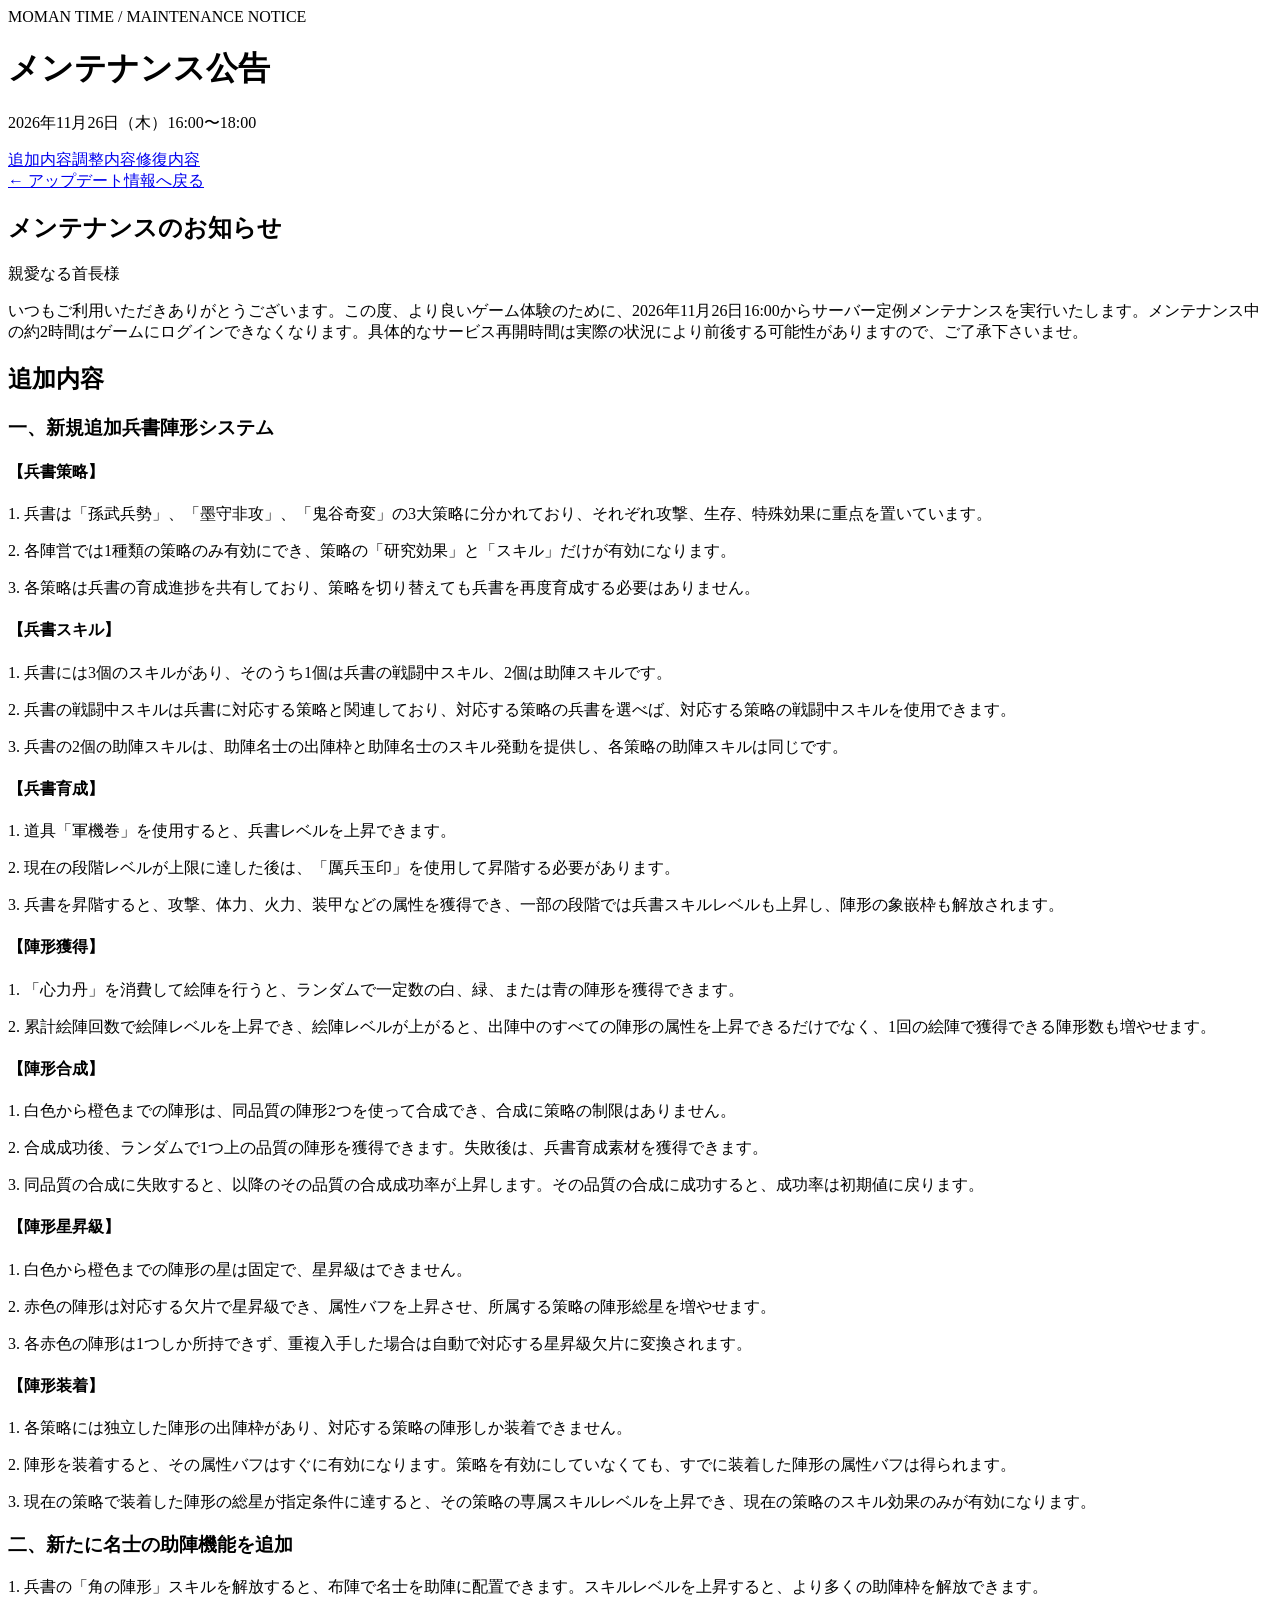
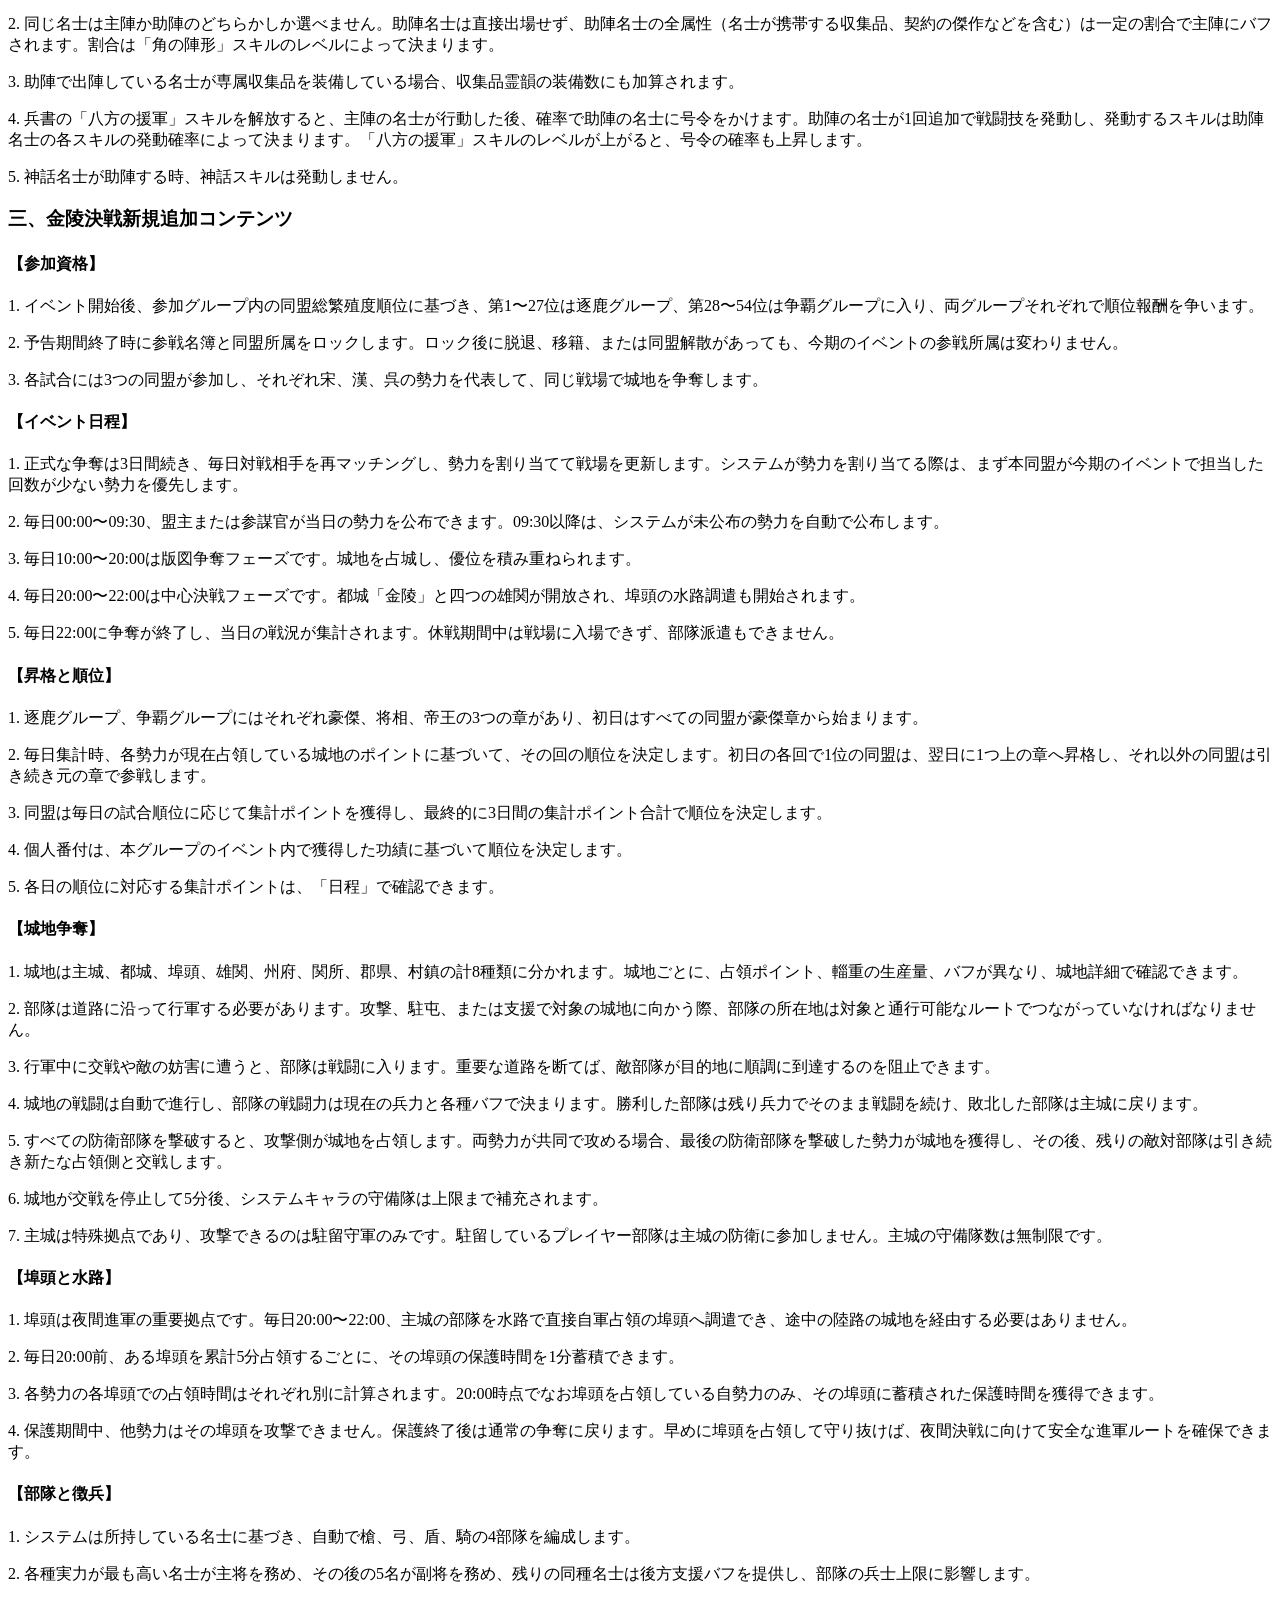
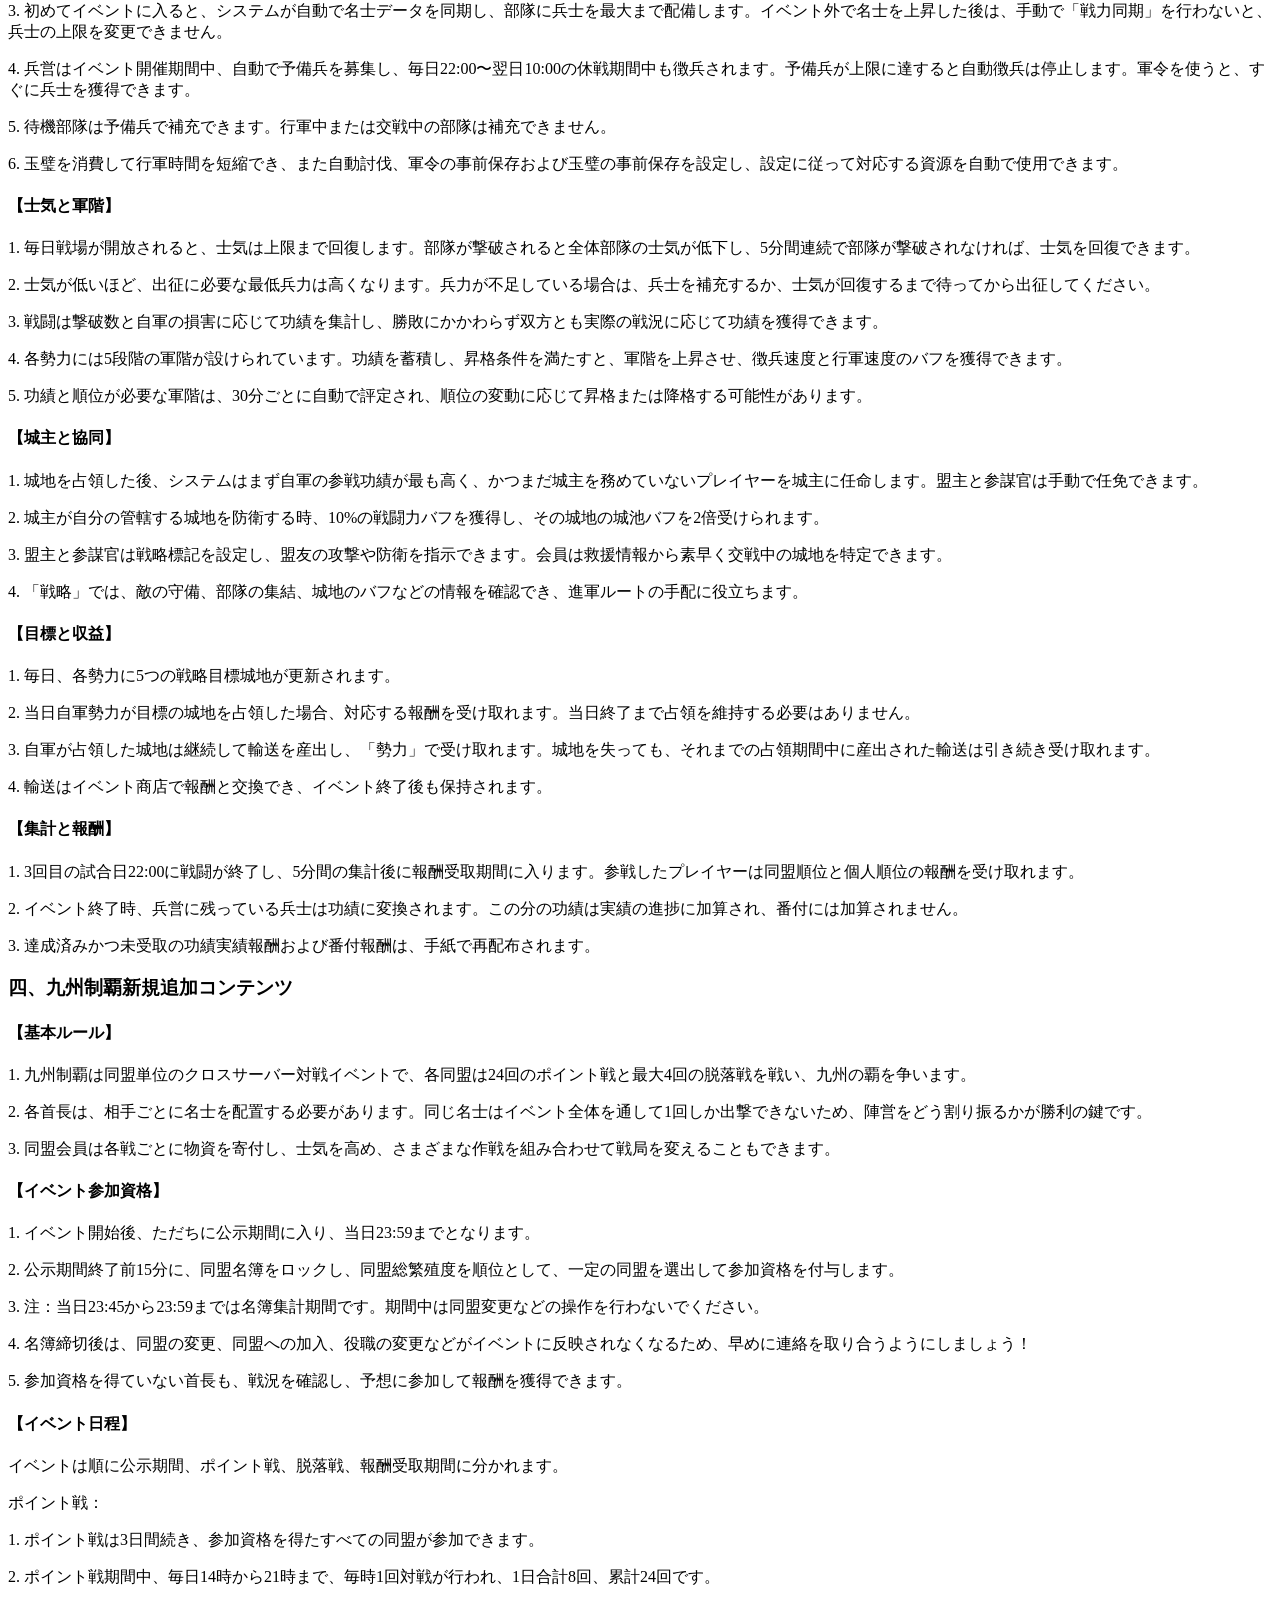
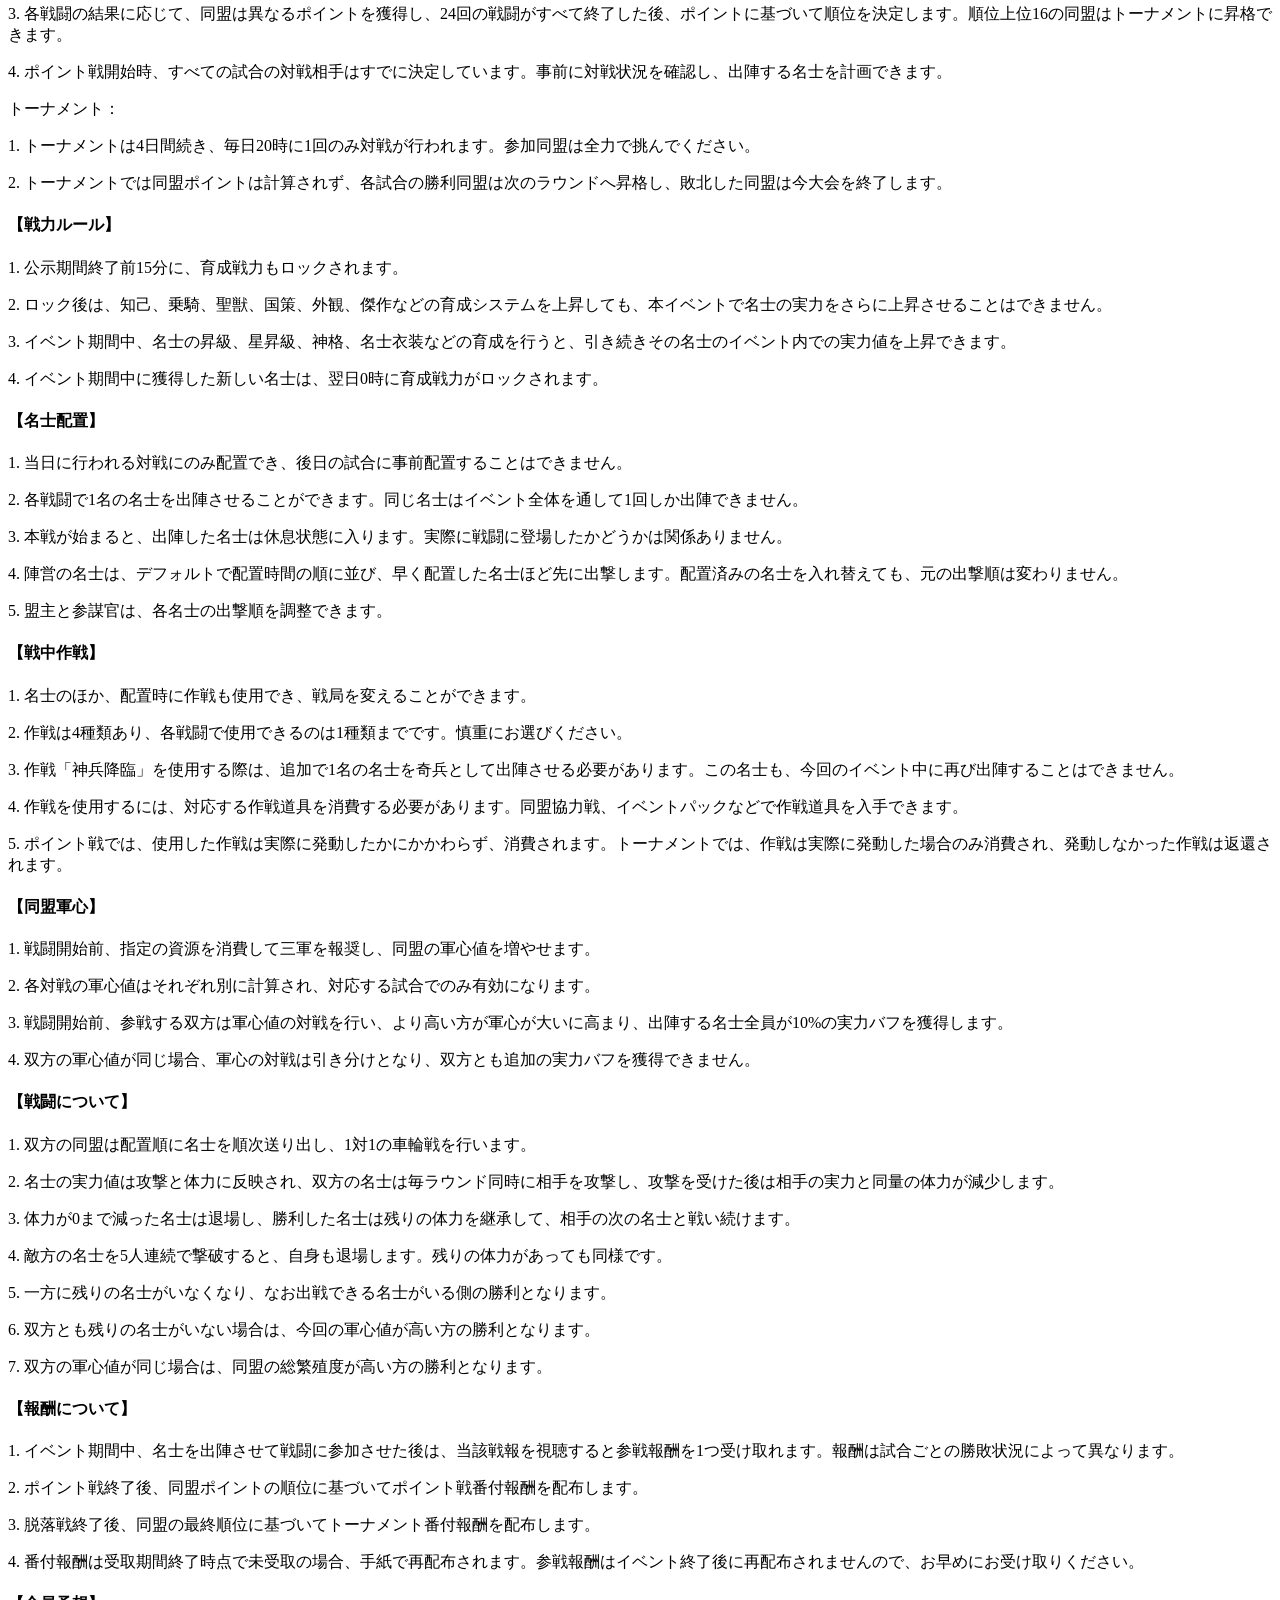
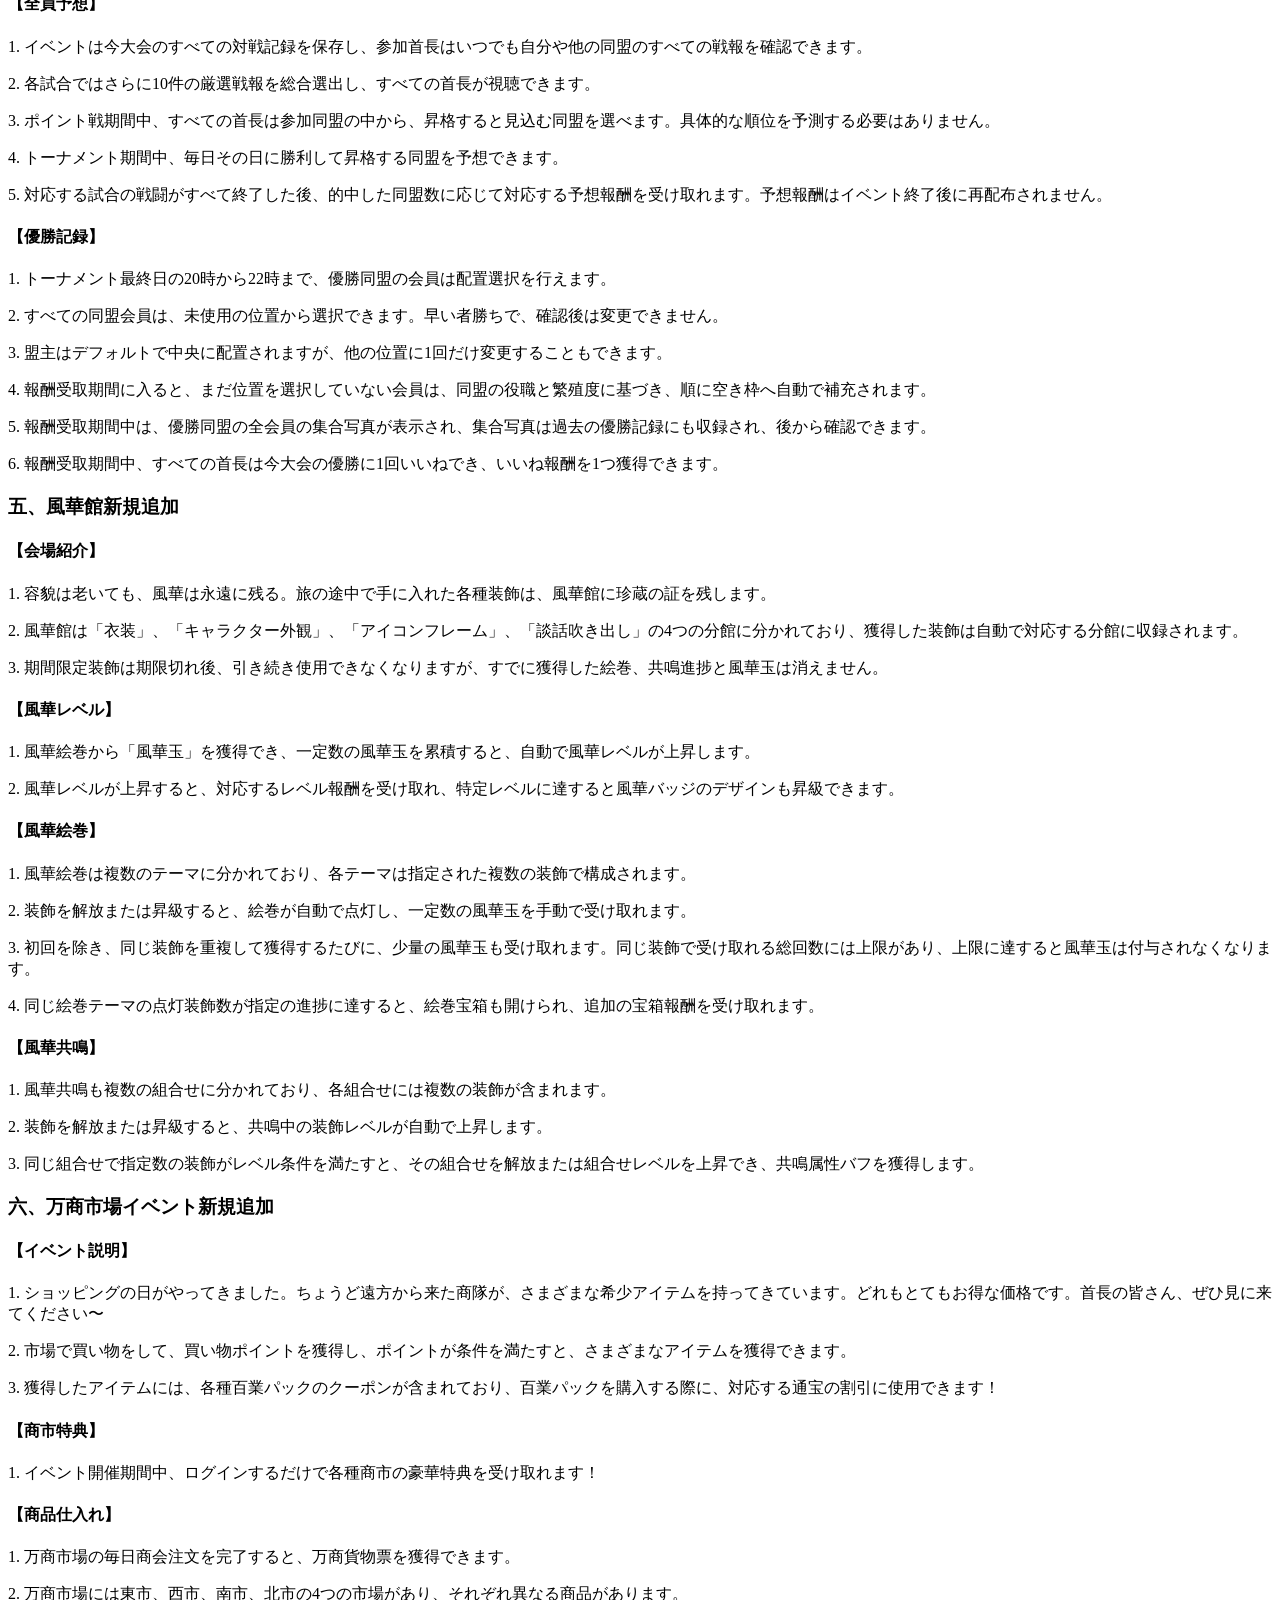
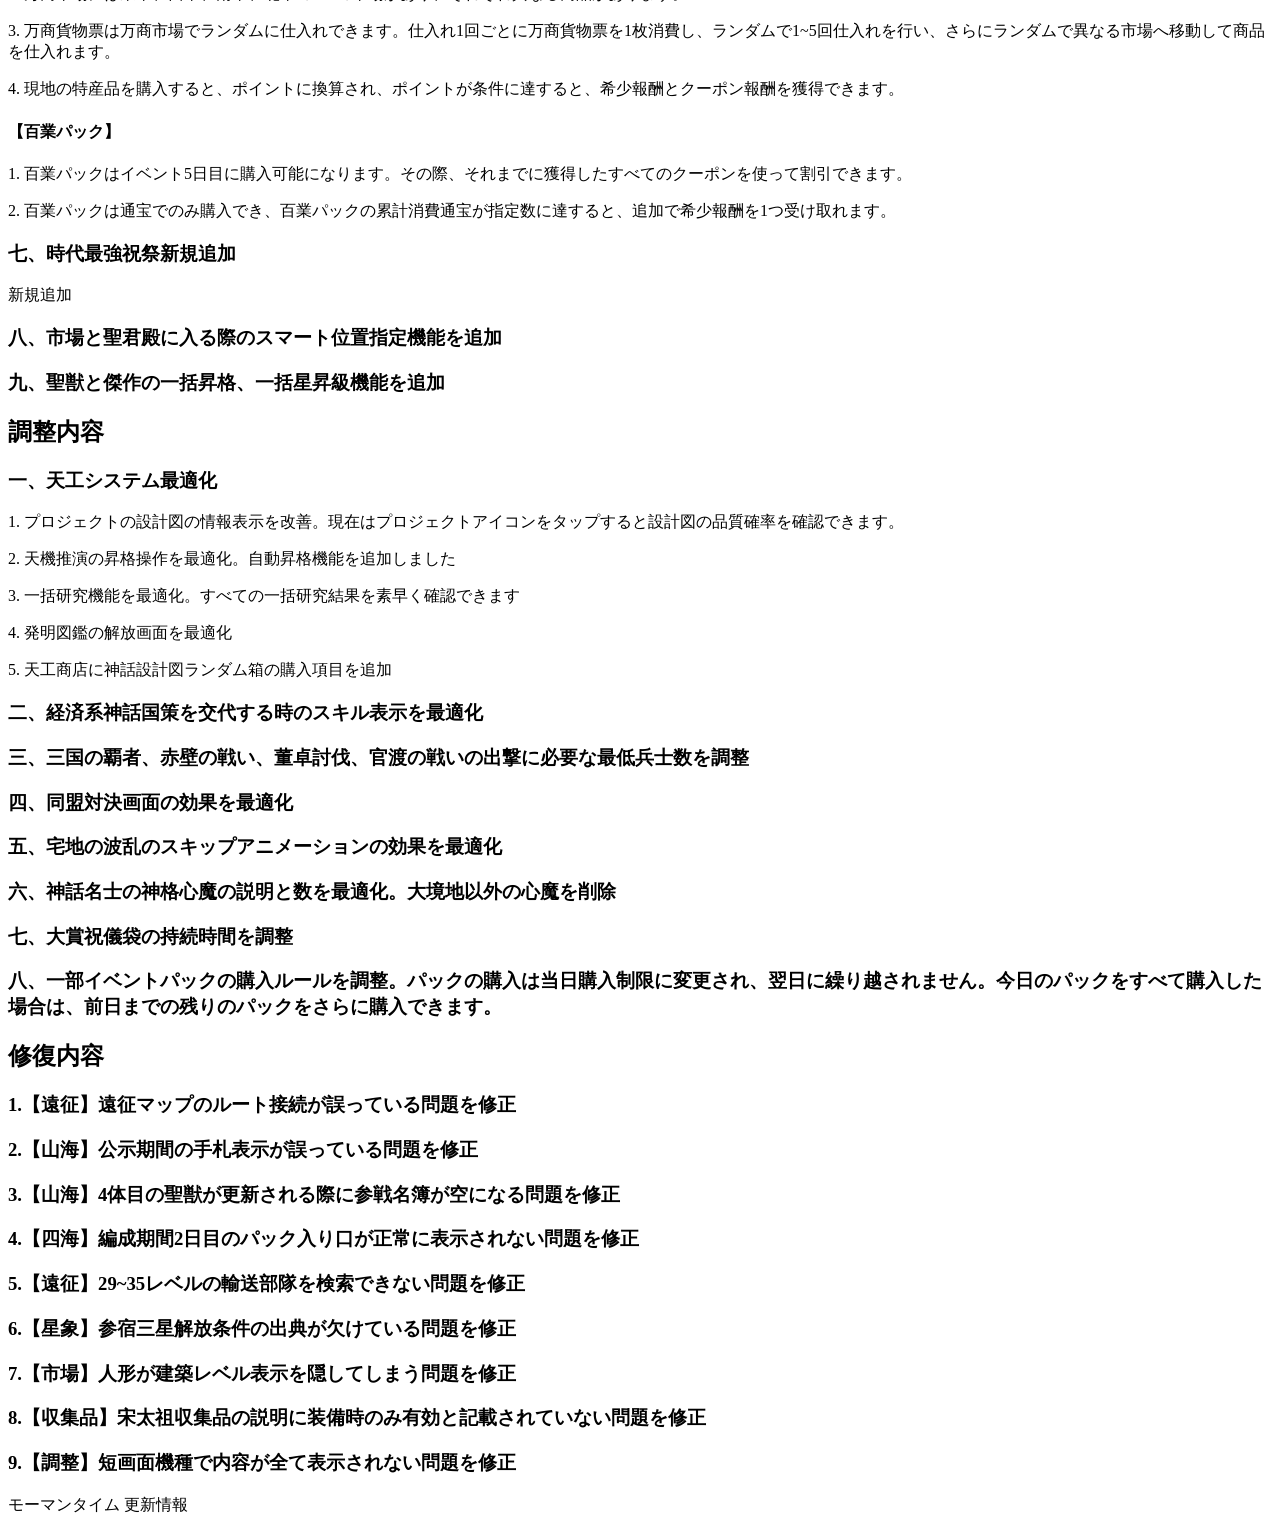
==== original.html @ ea2707eb "original.html の作成" ====
<!DOCTYPE html>

<html lang="ja"><head><meta charset="utf-8"/><meta content="width=device-width,initial-scale=1" name="viewport"/><title>メンテナンス公告 | モーマンタイム</title><link href="original.css" rel="stylesheet"/></head><body>
<header class="hero"><div class="eyebrow">MOMAN TIME / MAINTENANCE NOTICE</div><h1>メンテナンス公告</h1><p>2026年11月26日（木）16:00〜18:00</p></header>
<nav class="jump"><a href="#added">追加内容</a><a href="#adjusted">調整内容</a><a href="#fixed">修復内容</a></nav>
<main class="container"><a class="back" href="index.html">← アップデート情報へ戻る</a><section class="intro"><h2>メンテナンスのお知らせ</h2><p>親愛なる首長様</p><p>いつもご利用いただきありがとうございます。この度、より良いゲーム体験のために、2026年11月26日16:00からサーバー定例メンテナンスを実行いたします。メンテナンス中の約2時間はゲームにログインできなくなります。具体的なサービス再開時間は実際の状況により前後する可能性がありますので、ご了承下さいませ。</p></section>
<section class="topic" id="added"><h2 class="section-heading added">追加内容</h2>
<article class="panel"><h3>一、新規追加兵書陣形システム</h3>
<h4>【兵書策略】</h4><p>1. 兵書は「孫武兵勢」、「墨守非攻」、「鬼谷奇変」の3大策略に分かれており、それぞれ攻撃、生存、特殊効果に重点を置いています。</p><p>2. 各陣営では1種類の策略のみ有効にでき、策略の「研究効果」と「スキル」だけが有効になります。</p><p>3. 各策略は兵書の育成進捗を共有しており、策略を切り替えても兵書を再度育成する必要はありません。</p><h4>【兵書スキル】</h4><p>1. 兵書には3個のスキルがあり、そのうち1個は兵書の戦闘中スキル、2個は助陣スキルです。</p><p>2. 兵書の戦闘中スキルは兵書に対応する策略と関連しており、対応する策略の兵書を選べば、対応する策略の戦闘中スキルを使用できます。</p><p>3. 兵書の2個の助陣スキルは、助陣名士の出陣枠と助陣名士のスキル発動を提供し、各策略の助陣スキルは同じです。</p><h4>【兵書育成】</h4><p>1. 道具「軍機巻」を使用すると、兵書レベルを上昇できます。</p><p>2. 現在の段階レベルが上限に達した後は、「厲兵玉印」を使用して昇階する必要があります。</p><p>3. 兵書を昇階すると、攻撃、体力、火力、装甲などの属性を獲得でき、一部の段階では兵書スキルレベルも上昇し、陣形の象嵌枠も解放されます。</p><h4>【陣形獲得】</h4><p>1. 「心力丹」を消費して絵陣を行うと、ランダムで一定数の白、緑、または青の陣形を獲得できます。</p><p>2. 累計絵陣回数で絵陣レベルを上昇でき、絵陣レベルが上がると、出陣中のすべての陣形の属性を上昇できるだけでなく、1回の絵陣で獲得できる陣形数も増やせます。</p><h4>【陣形合成】</h4><p>1. 白色から橙色までの陣形は、同品質の陣形2つを使って合成でき、合成に策略の制限はありません。</p><p>2. 合成成功後、ランダムで1つ上の品質の陣形を獲得できます。失敗後は、兵書育成素材を獲得できます。</p><p>3. 同品質の合成に失敗すると、以降のその品質の合成成功率が上昇します。その品質の合成に成功すると、成功率は初期値に戻ります。</p><h4>【陣形星昇級】</h4><p>1. 白色から橙色までの陣形の星は固定で、星昇級はできません。</p><p>2. 赤色の陣形は対応する欠片で星昇級でき、属性バフを上昇させ、所属する策略の陣形総星を増やせます。</p><p>3. 各赤色の陣形は1つしか所持できず、重複入手した場合は自動で対応する星昇級欠片に変換されます。</p><h4>【陣形装着】</h4><p>1. 各策略には独立した陣形の出陣枠があり、対応する策略の陣形しか装着できません。</p><p>2. 陣形を装着すると、その属性バフはすぐに有効になります。策略を有効にしていなくても、すでに装着した陣形の属性バフは得られます。</p><p>3. 現在の策略で装着した陣形の総星が指定条件に達すると、その策略の専属スキルレベルを上昇でき、現在の策略のスキル効果のみが有効になります。</p></article>
<article class="panel"><h3>二、新たに名士の助陣機能を追加</h3>
<p>1. 兵書の「角の陣形」スキルを解放すると、布陣で名士を助陣に配置できます。スキルレベルを上昇すると、より多くの助陣枠を解放できます。</p><p>2. 同じ名士は主陣か助陣のどちらかしか選べません。助陣名士は直接出場せず、助陣名士の全属性（名士が携帯する収集品、契約の傑作などを含む）は一定の割合で主陣にバフされます。割合は「角の陣形」スキルのレベルによって決まります。</p><p>3. 助陣で出陣している名士が専属収集品を装備している場合、収集品霊韻の装備数にも加算されます。</p><p>4. 兵書の「八方の援軍」スキルを解放すると、主陣の名士が行動した後、確率で助陣の名士に号令をかけます。助陣の名士が1回追加で戦闘技を発動し、発動するスキルは助陣名士の各スキルの発動確率によって決まります。「八方の援軍」スキルのレベルが上がると、号令の確率も上昇します。</p><p>5. 神話名士が助陣する時、神話スキルは発動しません。</p></article>
<article class="panel"><h3>三、金陵決戦新規追加コンテンツ</h3>
<h4>【参加資格】</h4><p>1. イベント開始後、参加グループ内の同盟総繁殖度順位に基づき、第1〜27位は逐鹿グループ、第28〜54位は争覇グループに入り、両グループそれぞれで順位報酬を争います。</p><p>2. 予告期間終了時に参戦名簿と同盟所属をロックします。ロック後に脱退、移籍、または同盟解散があっても、今期のイベントの参戦所属は変わりません。</p><p>3. 各試合には3つの同盟が参加し、それぞれ宋、漢、呉の勢力を代表して、同じ戦場で城地を争奪します。</p><h4>【イベント日程】</h4><p>1. 正式な争奪は3日間続き、毎日対戦相手を再マッチングし、勢力を割り当てて戦場を更新します。システムが勢力を割り当てる際は、まず本同盟が今期のイベントで担当した回数が少ない勢力を優先します。</p><p>2. 毎日00:00〜09:30、盟主または参謀官が当日の勢力を公布できます。09:30以降は、システムが未公布の勢力を自動で公布します。</p><p>3. 毎日10:00〜20:00は版図争奪フェーズです。城地を占城し、優位を積み重ねられます。</p><p>4. 毎日20:00〜22:00は中心決戦フェーズです。都城「金陵」と四つの雄関が開放され、埠頭の水路調遣も開始されます。</p><p>5. 毎日22:00に争奪が終了し、当日の戦況が集計されます。休戦期間中は戦場に入場できず、部隊派遣もできません。</p><h4>【昇格と順位】</h4><p>1. 逐鹿グループ、争覇グループにはそれぞれ豪傑、将相、帝王の3つの章があり、初日はすべての同盟が豪傑章から始まります。</p><p>2. 毎日集計時、各勢力が現在占領している城地のポイントに基づいて、その回の順位を決定します。初日の各回で1位の同盟は、翌日に1つ上の章へ昇格し、それ以外の同盟は引き続き元の章で参戦します。</p><p>3. 同盟は毎日の試合順位に応じて集計ポイントを獲得し、最終的に3日間の集計ポイント合計で順位を決定します。</p><p>4. 個人番付は、本グループのイベント内で獲得した功績に基づいて順位を決定します。</p><p>5. 各日の順位に対応する集計ポイントは、「日程」で確認できます。</p><h4>【城地争奪】</h4><p>1. 城地は主城、都城、埠頭、雄関、州府、関所、郡県、村鎮の計8種類に分かれます。城地ごとに、占領ポイント、輜重の生産量、バフが異なり、城地詳細で確認できます。</p><p>2. 部隊は道路に沿って行軍する必要があります。攻撃、駐屯、または支援で対象の城地に向かう際、部隊の所在地は対象と通行可能なルートでつながっていなければなりません。</p><p>3. 行軍中に交戦や敵の妨害に遭うと、部隊は戦闘に入ります。重要な道路を断てば、敵部隊が目的地に順調に到達するのを阻止できます。</p><p>4. 城地の戦闘は自動で進行し、部隊の戦闘力は現在の兵力と各種バフで決まります。勝利した部隊は残り兵力でそのまま戦闘を続け、敗北した部隊は主城に戻ります。</p><p>5. すべての防衛部隊を撃破すると、攻撃側が城地を占領します。両勢力が共同で攻める場合、最後の防衛部隊を撃破した勢力が城地を獲得し、その後、残りの敵対部隊は引き続き新たな占領側と交戦します。</p><p>6. 城地が交戦を停止して5分後、システムキャラの守備隊は上限まで補充されます。</p><p>7. 主城は特殊拠点であり、攻撃できるのは駐留守軍のみです。駐留しているプレイヤー部隊は主城の防衛に参加しません。主城の守備隊数は無制限です。</p><h4>【埠頭と水路】</h4><p>1. 埠頭は夜間進軍の重要拠点です。毎日20:00〜22:00、主城の部隊を水路で直接自軍占領の埠頭へ調遣でき、途中の陸路の城地を経由する必要はありません。</p><p>2. 毎日20:00前、ある埠頭を累計5分占領するごとに、その埠頭の保護時間を1分蓄積できます。</p><p>3. 各勢力の各埠頭での占領時間はそれぞれ別に計算されます。20:00時点でなお埠頭を占領している自勢力のみ、その埠頭に蓄積された保護時間を獲得できます。</p><p>4. 保護期間中、他勢力はその埠頭を攻撃できません。保護終了後は通常の争奪に戻ります。早めに埠頭を占領して守り抜けば、夜間決戦に向けて安全な進軍ルートを確保できます。</p><h4>【部隊と徴兵】</h4><p>1. システムは所持している名士に基づき、自動で槍、弓、盾、騎の4部隊を編成します。</p><p>2. 各種実力が最も高い名士が主将を務め、その後の5名が副将を務め、残りの同種名士は後方支援バフを提供し、部隊の兵士上限に影響します。</p><p>3. 初めてイベントに入ると、システムが自動で名士データを同期し、部隊に兵士を最大まで配備します。イベント外で名士を上昇した後は、手動で「戦力同期」を行わないと、兵士の上限を変更できません。</p><p>4. 兵営はイベント開催期間中、自動で予備兵を募集し、毎日22:00〜翌日10:00の休戦期間中も徴兵されます。予備兵が上限に達すると自動徴兵は停止します。軍令を使うと、すぐに兵士を獲得できます。</p><p>5. 待機部隊は予備兵で補充できます。行軍中または交戦中の部隊は補充できません。</p><p>6. 玉璧を消費して行軍時間を短縮でき、また自動討伐、軍令の事前保存および玉璧の事前保存を設定し、設定に従って対応する資源を自動で使用できます。</p><h4>【士気と軍階】</h4><p>1. 毎日戦場が開放されると、士気は上限まで回復します。部隊が撃破されると全体部隊の士気が低下し、5分間連続で部隊が撃破されなければ、士気を回復できます。</p><p>2. 士気が低いほど、出征に必要な最低兵力は高くなります。兵力が不足している場合は、兵士を補充するか、士気が回復するまで待ってから出征してください。</p><p>3. 戦闘は撃破数と自軍の損害に応じて功績を集計し、勝敗にかかわらず双方とも実際の戦況に応じて功績を獲得できます。</p><p>4. 各勢力には5段階の軍階が設けられています。功績を蓄積し、昇格条件を満たすと、軍階を上昇させ、徴兵速度と行軍速度のバフを獲得できます。</p><p>5. 功績と順位が必要な軍階は、30分ごとに自動で評定され、順位の変動に応じて昇格または降格する可能性があります。</p><h4>【城主と協同】</h4><p>1. 城地を占領した後、システムはまず自軍の参戦功績が最も高く、かつまだ城主を務めていないプレイヤーを城主に任命します。盟主と参謀官は手動で任免できます。</p><p>2. 城主が自分の管轄する城地を防衛する時、10%の戦闘力バフを獲得し、その城地の城池バフを2倍受けられます。</p><p>3. 盟主と参謀官は戦略標記を設定し、盟友の攻撃や防衛を指示できます。会員は救援情報から素早く交戦中の城地を特定できます。</p><p>4. 「戦略」では、敵の守備、部隊の集結、城地のバフなどの情報を確認でき、進軍ルートの手配に役立ちます。</p><h4>【目標と収益】</h4><p>1. 毎日、各勢力に5つの戦略目標城地が更新されます。</p><p>2. 当日自軍勢力が目標の城地を占領した場合、対応する報酬を受け取れます。当日終了まで占領を維持する必要はありません。</p><p>3. 自軍が占領した城地は継続して輸送を産出し、「勢力」で受け取れます。城地を失っても、それまでの占領期間中に産出された輸送は引き続き受け取れます。</p><p>4. 輸送はイベント商店で報酬と交換でき、イベント終了後も保持されます。</p><h4>【集計と報酬】</h4><p>1. 3回目の試合日22:00に戦闘が終了し、5分間の集計後に報酬受取期間に入ります。参戦したプレイヤーは同盟順位と個人順位の報酬を受け取れます。</p><p>2. イベント終了時、兵営に残っている兵士は功績に変換されます。この分の功績は実績の進捗に加算され、番付には加算されません。</p><p>3. 達成済みかつ未受取の功績実績報酬および番付報酬は、手紙で再配布されます。</p></article>
<article class="panel"><h3>四、九州制覇新規追加コンテンツ</h3>
<h4>【基本ルール】</h4>
<p>1. 九州制覇は同盟単位のクロスサーバー対戦イベントで、各同盟は24回のポイント戦と最大4回の脱落戦を戦い、九州の覇を争います。</p><p>2. 各首長は、相手ごとに名士を配置する必要があります。同じ名士はイベント全体を通して1回しか出撃できないため、陣営をどう割り振るかが勝利の鍵です。</p><p>3. 同盟会員は各戦ごとに物資を寄付し、士気を高め、さまざまな作戦を組み合わせて戦局を変えることもできます。</p>
<h4>【イベント参加資格】</h4>
<p>1. イベント開始後、ただちに公示期間に入り、当日23:59までとなります。</p><p>2. 公示期間終了前15分に、同盟名簿をロックし、同盟総繁殖度を順位として、一定の同盟を選出して参加資格を付与します。</p><p>3. 注：当日23:45から23:59までは名簿集計期間です。期間中は同盟変更などの操作を行わないでください。</p><p>4. 名簿締切後は、同盟の変更、同盟への加入、役職の変更などがイベントに反映されなくなるため、早めに連絡を取り合うようにしましょう！</p><p>5. 参加資格を得ていない首長も、戦況を確認し、予想に参加して報酬を獲得できます。</p>
<h4>【イベント日程】</h4>
<p>イベントは順に公示期間、ポイント戦、脱落戦、報酬受取期間に分かれます。</p><p>ポイント戦：</p><p>1. ポイント戦は3日間続き、参加資格を得たすべての同盟が参加できます。</p><p>2. ポイント戦期間中、毎日14時から21時まで、毎時1回対戦が行われ、1日合計8回、累計24回です。</p><p>3. 各戦闘の結果に応じて、同盟は異なるポイントを獲得し、24回の戦闘がすべて終了した後、ポイントに基づいて順位を決定します。順位上位16の同盟はトーナメントに昇格できます。</p><p>4. ポイント戦開始時、すべての試合の対戦相手はすでに決定しています。事前に対戦状況を確認し、出陣する名士を計画できます。</p><p>トーナメント：</p><p>1. トーナメントは4日間続き、毎日20時に1回のみ対戦が行われます。参加同盟は全力で挑んでください。</p><p>2. トーナメントでは同盟ポイントは計算されず、各試合の勝利同盟は次のラウンドへ昇格し、敗北した同盟は今大会を終了します。</p>
<h4>【戦力ルール】</h4>
<p>1. 公示期間終了前15分に、育成戦力もロックされます。</p><p>2. ロック後は、知己、乗騎、聖獣、国策、外観、傑作などの育成システムを上昇しても、本イベントで名士の実力をさらに上昇させることはできません。</p><p>3. イベント期間中、名士の昇級、星昇級、神格、名士衣装などの育成を行うと、引き続きその名士のイベント内での実力値を上昇できます。</p><p>4. イベント期間中に獲得した新しい名士は、翌日0時に育成戦力がロックされます。</p>
<h4>【名士配置】</h4>
<p>1. 当日に行われる対戦にのみ配置でき、後日の試合に事前配置することはできません。</p><p>2. 各戦闘で1名の名士を出陣させることができます。同じ名士はイベント全体を通して1回しか出陣できません。</p><p>3. 本戦が始まると、出陣した名士は休息状態に入ります。実際に戦闘に登場したかどうかは関係ありません。</p><p>4. 陣営の名士は、デフォルトで配置時間の順に並び、早く配置した名士ほど先に出撃します。配置済みの名士を入れ替えても、元の出撃順は変わりません。</p><p>5. 盟主と参謀官は、各名士の出撃順を調整できます。</p>
<h4>【戦中作戦】</h4>
<p>1. 名士のほか、配置時に作戦も使用でき、戦局を変えることができます。</p><p>2. 作戦は4種類あり、各戦闘で使用できるのは1種類までです。慎重にお選びください。</p><p>3. 作戦「神兵降臨」を使用する際は、追加で1名の名士を奇兵として出陣させる必要があります。この名士も、今回のイベント中に再び出陣することはできません。</p><p>4. 作戦を使用するには、対応する作戦道具を消費する必要があります。同盟協力戦、イベントパックなどで作戦道具を入手できます。</p><p>5. ポイント戦では、使用した作戦は実際に発動したかにかかわらず、消費されます。トーナメントでは、作戦は実際に発動した場合のみ消費され、発動しなかった作戦は返還されます。</p>
<h4>【同盟軍心】</h4>
<p>1. 戦闘開始前、指定の資源を消費して三軍を報奨し、同盟の軍心値を増やせます。</p><p>2. 各対戦の軍心値はそれぞれ別に計算され、対応する試合でのみ有効になります。</p><p>3. 戦闘開始前、参戦する双方は軍心値の対戦を行い、より高い方が軍心が大いに高まり、出陣する名士全員が10%の実力バフを獲得します。</p><p>4. 双方の軍心値が同じ場合、軍心の対戦は引き分けとなり、双方とも追加の実力バフを獲得できません。</p>
<h4>【戦闘について】</h4>
<p>1. 双方の同盟は配置順に名士を順次送り出し、1対1の車輪戦を行います。</p><p>2. 名士の実力値は攻撃と体力に反映され、双方の名士は毎ラウンド同時に相手を攻撃し、攻撃を受けた後は相手の実力と同量の体力が減少します。</p><p>3. 体力が0まで減った名士は退場し、勝利した名士は残りの体力を継承して、相手の次の名士と戦い続けます。</p><p>4. 敵方の名士を5人連続で撃破すると、自身も退場します。残りの体力があっても同様です。</p><p>5. 一方に残りの名士がいなくなり、なお出戦できる名士がいる側の勝利となります。</p><p>6. 双方とも残りの名士がいない場合は、今回の軍心値が高い方の勝利となります。</p><p>7. 双方の軍心値が同じ場合は、同盟の総繁殖度が高い方の勝利となります。</p>
<h4>【報酬について】</h4>
<p>1. イベント期間中、名士を出陣させて戦闘に参加させた後は、当該戦報を視聴すると参戦報酬を1つ受け取れます。報酬は試合ごとの勝敗状況によって異なります。</p><p>2. ポイント戦終了後、同盟ポイントの順位に基づいてポイント戦番付報酬を配布します。</p><p>3. 脱落戦終了後、同盟の最終順位に基づいてトーナメント番付報酬を配布します。</p><p>4. 番付報酬は受取期間終了時点で未受取の場合、手紙で再配布されます。参戦報酬はイベント終了後に再配布されませんので、お早めにお受け取りください。</p>
<h4>【全員予想】</h4>
<p>1. イベントは今大会のすべての対戦記録を保存し、参加首長はいつでも自分や他の同盟のすべての戦報を確認できます。</p><p>2. 各試合ではさらに10件の厳選戦報を総合選出し、すべての首長が視聴できます。</p><p>3. ポイント戦期間中、すべての首長は参加同盟の中から、昇格すると見込む同盟を選べます。具体的な順位を予測する必要はありません。</p><p>4. トーナメント期間中、毎日その日に勝利して昇格する同盟を予想できます。</p><p>5. 対応する試合の戦闘がすべて終了した後、的中した同盟数に応じて対応する予想報酬を受け取れます。予想報酬はイベント終了後に再配布されません。</p>
<h4>【優勝記録】</h4>
<p>1. トーナメント最終日の20時から22時まで、優勝同盟の会員は配置選択を行えます。</p><p>2. すべての同盟会員は、未使用の位置から選択できます。早い者勝ちで、確認後は変更できません。</p><p>3. 盟主はデフォルトで中央に配置されますが、他の位置に1回だけ変更することもできます。</p><p>4. 報酬受取期間に入ると、まだ位置を選択していない会員は、同盟の役職と繁殖度に基づき、順に空き枠へ自動で補充されます。</p><p>5. 報酬受取期間中は、優勝同盟の全会員の集合写真が表示され、集合写真は過去の優勝記録にも収録され、後から確認できます。</p><p>6. 報酬受取期間中、すべての首長は今大会の優勝に1回いいねでき、いいね報酬を1つ獲得できます。</p>
</article>
<article class="panel"><h3>五、風華館新規追加</h3>
<h4>【会場紹介】</h4>
<p>1. 容貌は老いても、風華は永遠に残る。旅の途中で手に入れた各種装飾は、風華館に珍蔵の証を残します。</p><p>2. 風華館は「衣装」、「キャラクター外観」、「アイコンフレーム」、「談話吹き出し」の4つの分館に分かれており、獲得した装飾は自動で対応する分館に収録されます。</p><p>3. 期間限定装飾は期限切れ後、引き続き使用できなくなりますが、すでに獲得した絵巻、共鳴進捗と風華玉は消えません。</p>
<h4>【風華レベル】</h4>
<p>1. 風華絵巻から「風華玉」を獲得でき、一定数の風華玉を累積すると、自動で風華レベルが上昇します。</p><p>2. 風華レベルが上昇すると、対応するレベル報酬を受け取れ、特定レベルに達すると風華バッジのデザインも昇級できます。</p>
<h4>【風華絵巻】</h4>
<p>1. 風華絵巻は複数のテーマに分かれており、各テーマは指定された複数の装飾で構成されます。</p><p>2. 装飾を解放または昇級すると、絵巻が自動で点灯し、一定数の風華玉を手動で受け取れます。</p><p>3. 初回を除き、同じ装飾を重複して獲得するたびに、少量の風華玉も受け取れます。同じ装飾で受け取れる総回数には上限があり、上限に達すると風華玉は付与されなくなります。</p><p>4. 同じ絵巻テーマの点灯装飾数が指定の進捗に達すると、絵巻宝箱も開けられ、追加の宝箱報酬を受け取れます。</p>
<h4>【風華共鳴】</h4>
<p>1. 風華共鳴も複数の組合せに分かれており、各組合せには複数の装飾が含まれます。</p><p>2. 装飾を解放または昇級すると、共鳴中の装飾レベルが自動で上昇します。</p><p>3. 同じ組合せで指定数の装飾がレベル条件を満たすと、その組合せを解放または組合せレベルを上昇でき、共鳴属性バフを獲得します。</p>
</article>
<article class="panel"><h3>六、万商市場イベント新規追加</h3>
<h4>【イベント説明】</h4>
<p>1. ショッピングの日がやってきました。ちょうど遠方から来た商隊が、さまざまな希少アイテムを持ってきています。どれもとてもお得な価格です。首長の皆さん、ぜひ見に来てください〜</p><p>2. 市場で買い物をして、買い物ポイントを獲得し、ポイントが条件を満たすと、さまざまなアイテムを獲得できます。</p><p>3. 獲得したアイテムには、各種百業パックのクーポンが含まれており、百業パックを購入する際に、対応する通宝の割引に使用できます！</p>
<h4>【商市特典】</h4>
<p>1. イベント開催期間中、ログインするだけで各種商市の豪華特典を受け取れます！</p>
<h4>【商品仕入れ】</h4>
<p>1. 万商市場の毎日商会注文を完了すると、万商貨物票を獲得できます。</p><p>2. 万商市場には東市、西市、南市、北市の4つの市場があり、それぞれ異なる商品があります。</p><p>3. 万商貨物票は万商市場でランダムに仕入れできます。仕入れ1回ごとに万商貨物票を1枚消費し、ランダムで1~5回仕入れを行い、さらにランダムで異なる市場へ移動して商品を仕入れます。</p><p>4. 現地の特産品を購入すると、ポイントに換算され、ポイントが条件に達すると、希少報酬とクーポン報酬を獲得できます。</p>
<h4>【百業パック】</h4>
<p>1. 百業パックはイベント5日目に購入可能になります。その際、それまでに獲得したすべてのクーポンを使って割引できます。</p><p>2. 百業パックは通宝でのみ購入でき、百業パックの累計消費通宝が指定数に達すると、追加で希少報酬を1つ受け取れます。</p>
</article>
<article class="panel"><h3>七、時代最強祝祭新規追加</h3>
<p>新規追加</p>
</article>
<article class="panel"><h3>八、市場と聖君殿に入る際のスマート位置指定機能を追加</h3>
</article>
<article class="panel"><h3>九、聖獣と傑作の一括昇格、一括星昇級機能を追加</h3>
</article>
</section>
<section class="topic" id="adjusted"><h2 class="section-heading adjusted">調整内容</h2>
<article class="panel"><h3>一、天工システム最適化</h3>
<p>1. プロジェクトの設計図の情報表示を改善。現在はプロジェクトアイコンをタップすると設計図の品質確率を確認できます。</p><p>2. 天機推演の昇格操作を最適化。自動昇格機能を追加しました</p><p>3. 一括研究機能を最適化。すべての一括研究結果を素早く確認できます</p><p>4. 発明図鑑の解放画面を最適化</p><p>5. 天工商店に神話設計図ランダム箱の購入項目を追加</p>
</article>
<article class="panel"><h3>二、経済系神話国策を交代する時のスキル表示を最適化</h3>
</article>
<article class="panel"><h3>三、三国の覇者、赤壁の戦い、董卓討伐、官渡の戦いの出撃に必要な最低兵士数を調整</h3>
</article>
<article class="panel"><h3>四、同盟対決画面の効果を最適化</h3>
</article>
<article class="panel"><h3>五、宅地の波乱のスキップアニメーションの効果を最適化</h3>
</article>
<article class="panel"><h3>六、神話名士の神格心魔の説明と数を最適化。大境地以外の心魔を削除</h3>
</article>
<article class="panel"><h3>七、大賞祝儀袋の持続時間を調整</h3>
</article>
<article class="panel"><h3>八、一部イベントパックの購入ルールを調整。パックの購入は当日購入制限に変更され、翌日に繰り越されません。今日のパックをすべて購入した場合は、前日までの残りのパックをさらに購入できます。</h3>
</article>
</section>
<section class="topic" id="fixed"><h2 class="section-heading fixed">修復内容</h2>
<article class="panel"><h3>1.【遠征】遠征マップのルート接続が誤っている問題を修正</h3>
</article>
<article class="panel"><h3>2.【山海】公示期間の手札表示が誤っている問題を修正</h3>
</article>
<article class="panel"><h3>3.【山海】4体目の聖獣が更新される際に参戦名簿が空になる問題を修正</h3>
</article>
<article class="panel"><h3>4.【四海】編成期間2日目のパック入り口が正常に表示されない問題を修正</h3>
</article>
<article class="panel"><h3>5.【遠征】29~35レベルの輸送部隊を検索できない問題を修正</h3>
</article>
<article class="panel"><h3>6.【星象】参宿三星解放条件の出典が欠けている問題を修正</h3>
</article>
<article class="panel"><h3>7.【市場】人形が建築レベル表示を隠してしまう問題を修正</h3>
</article>
<article class="panel"><h3>8.【収集品】宋太祖収集品の説明に装備時のみ有効と記載されていない問題を修正</h3>
</article>
<article class="panel"><h3>9.【調整】短画面機種で内容が全て表示されない問題を修正</h3>
</article>
</section>
<footer>モーマンタイム 更新情報</footer></main></body></html>
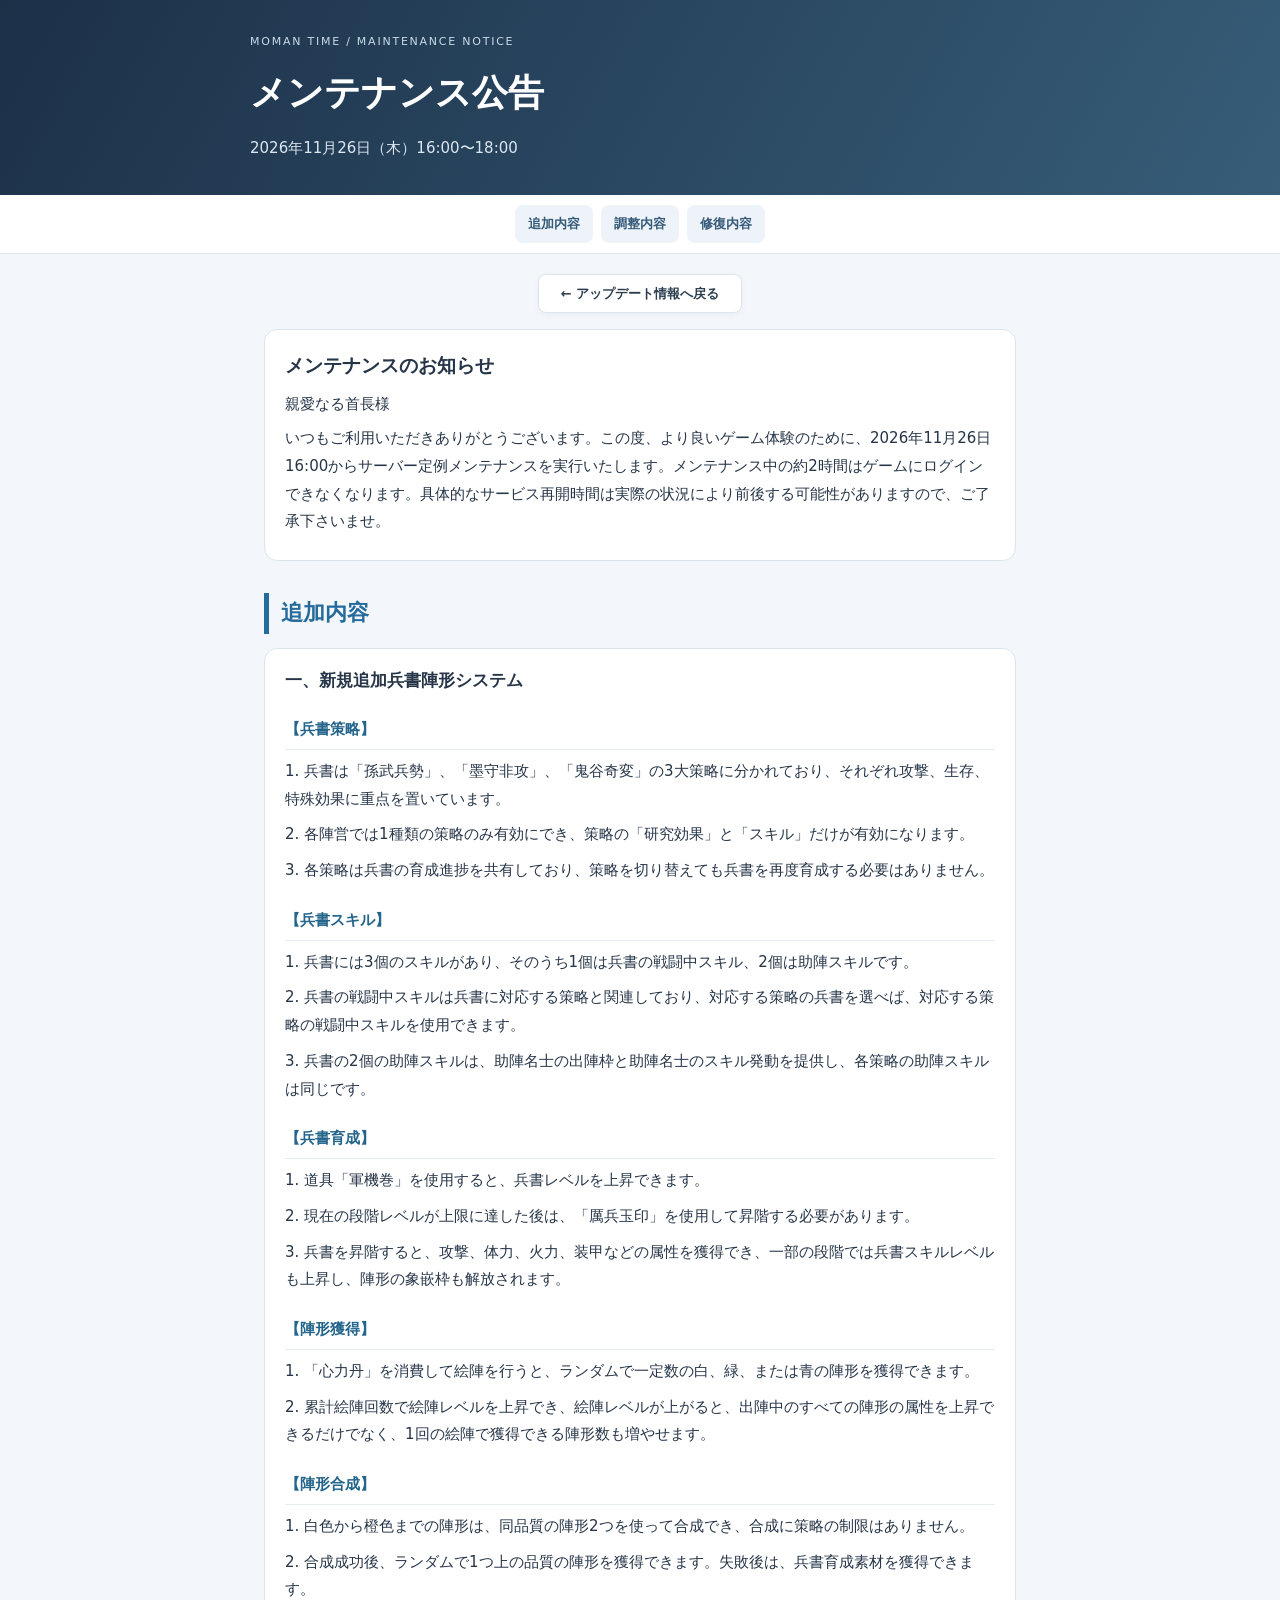
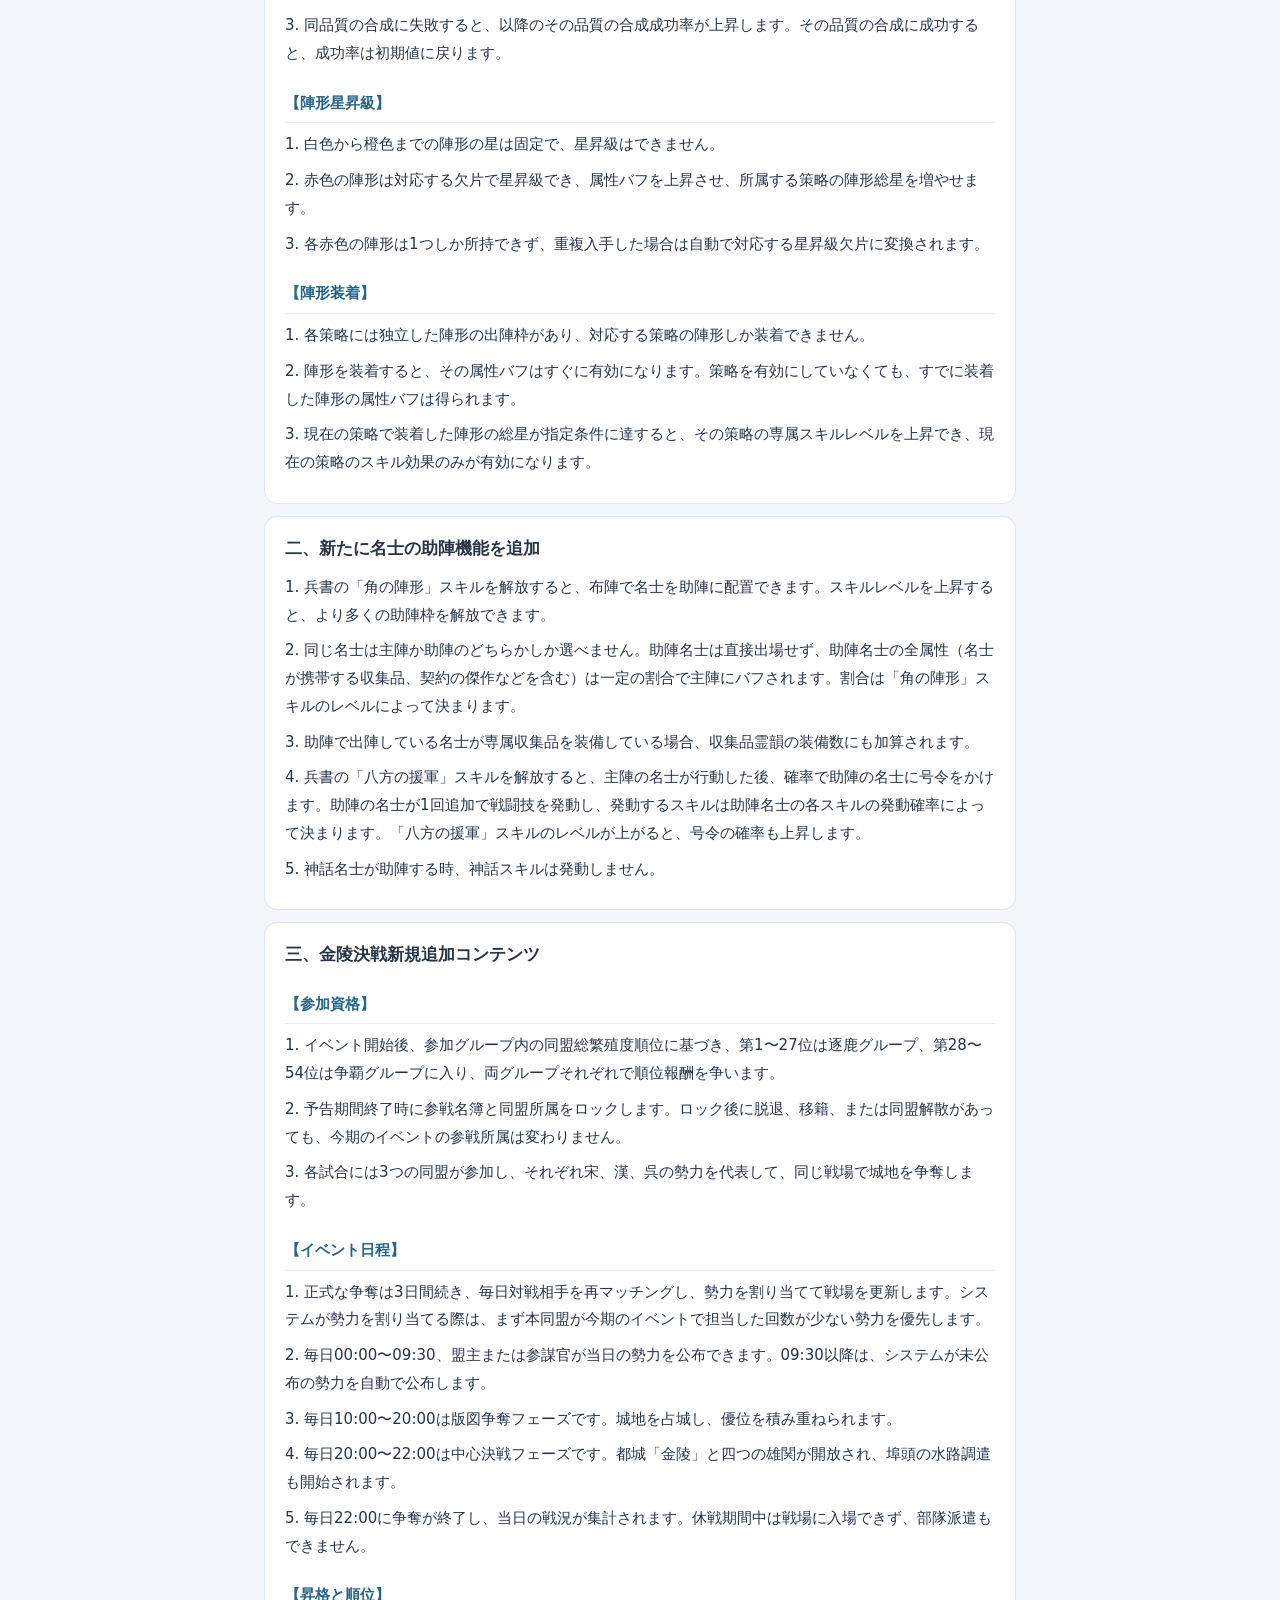
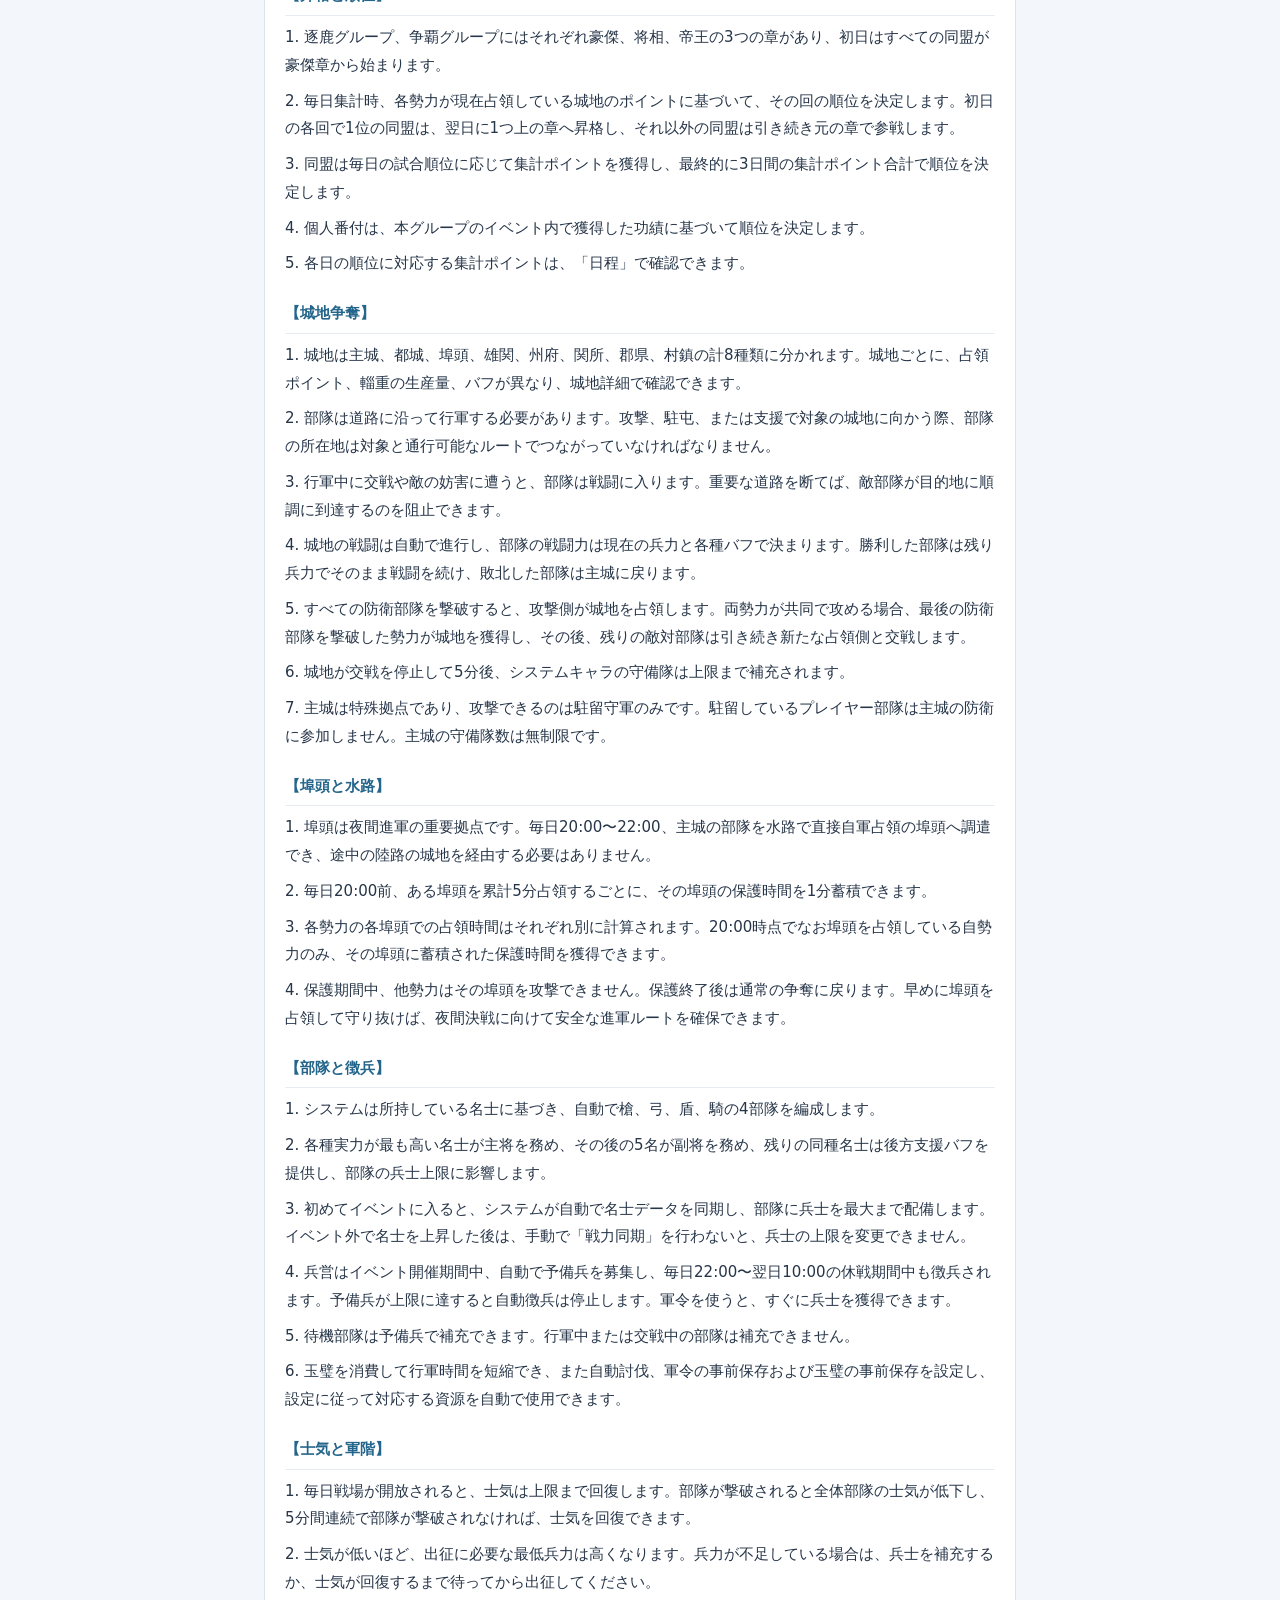
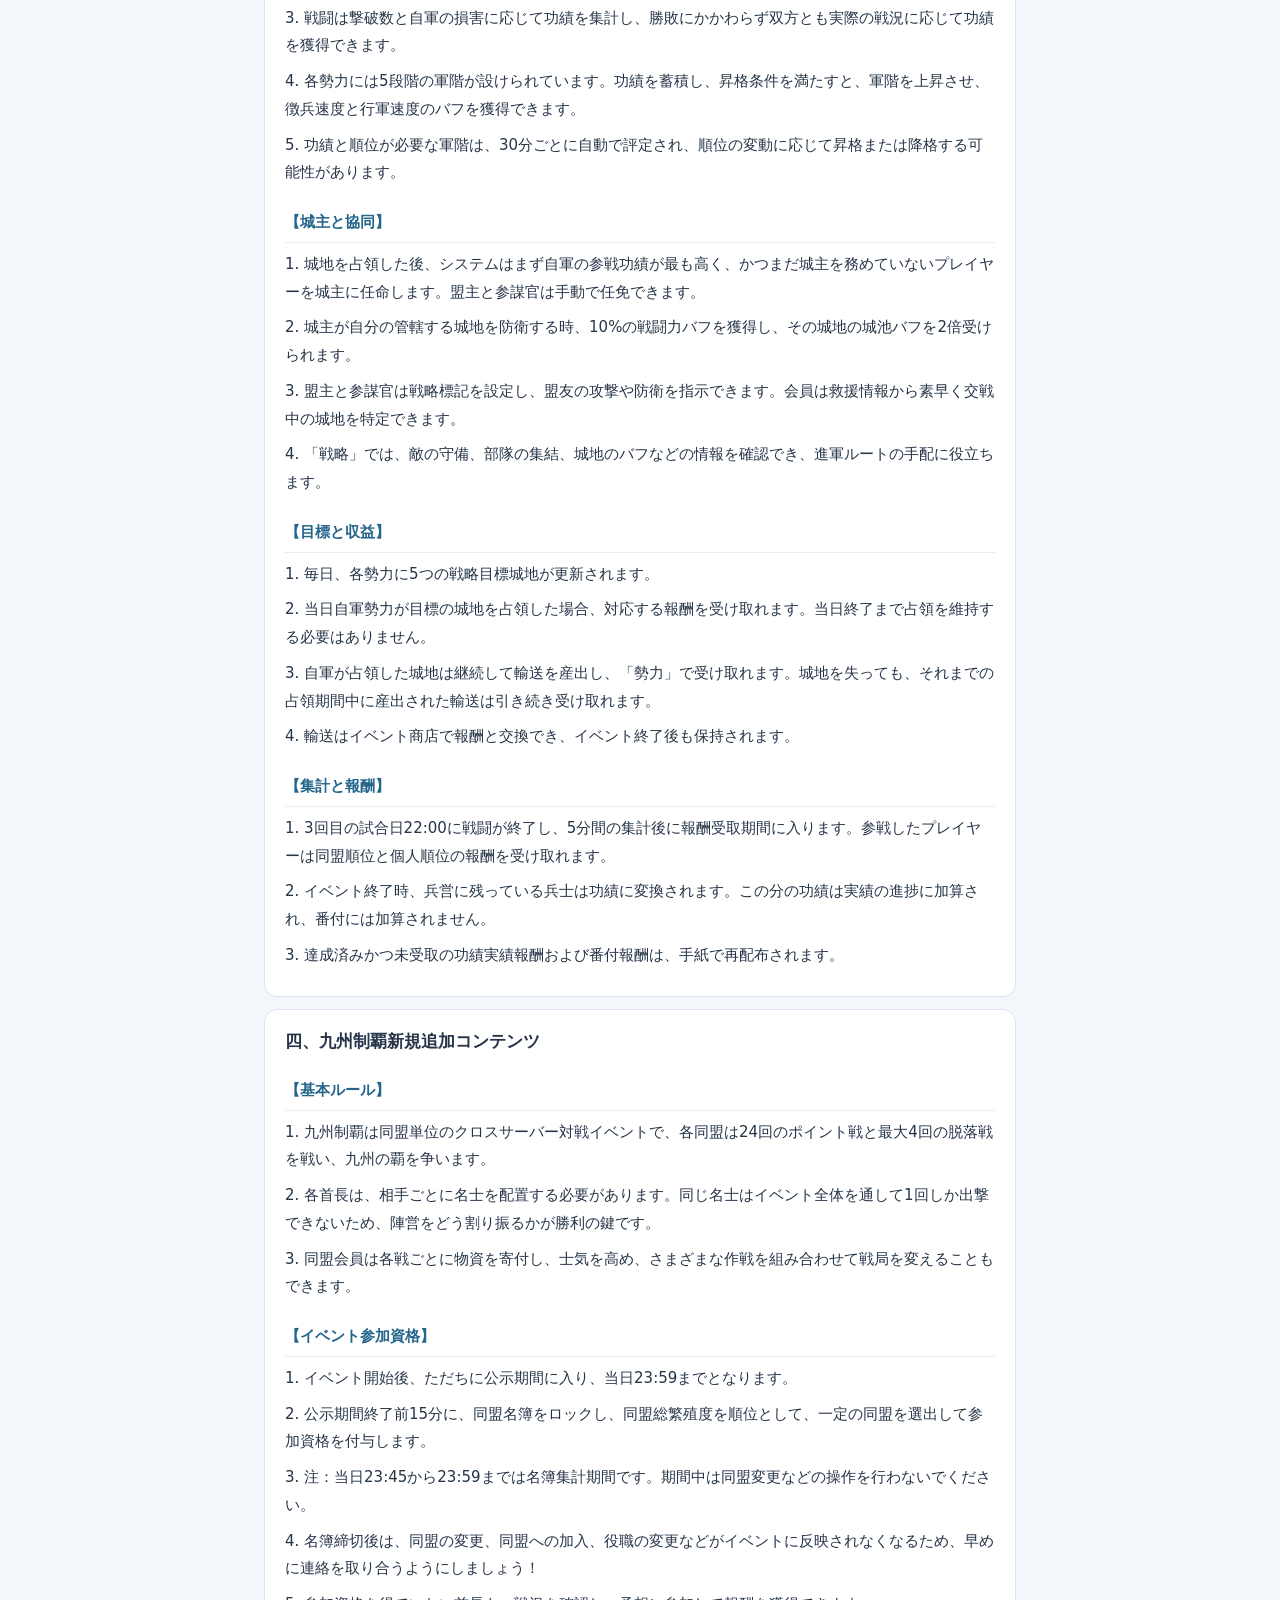
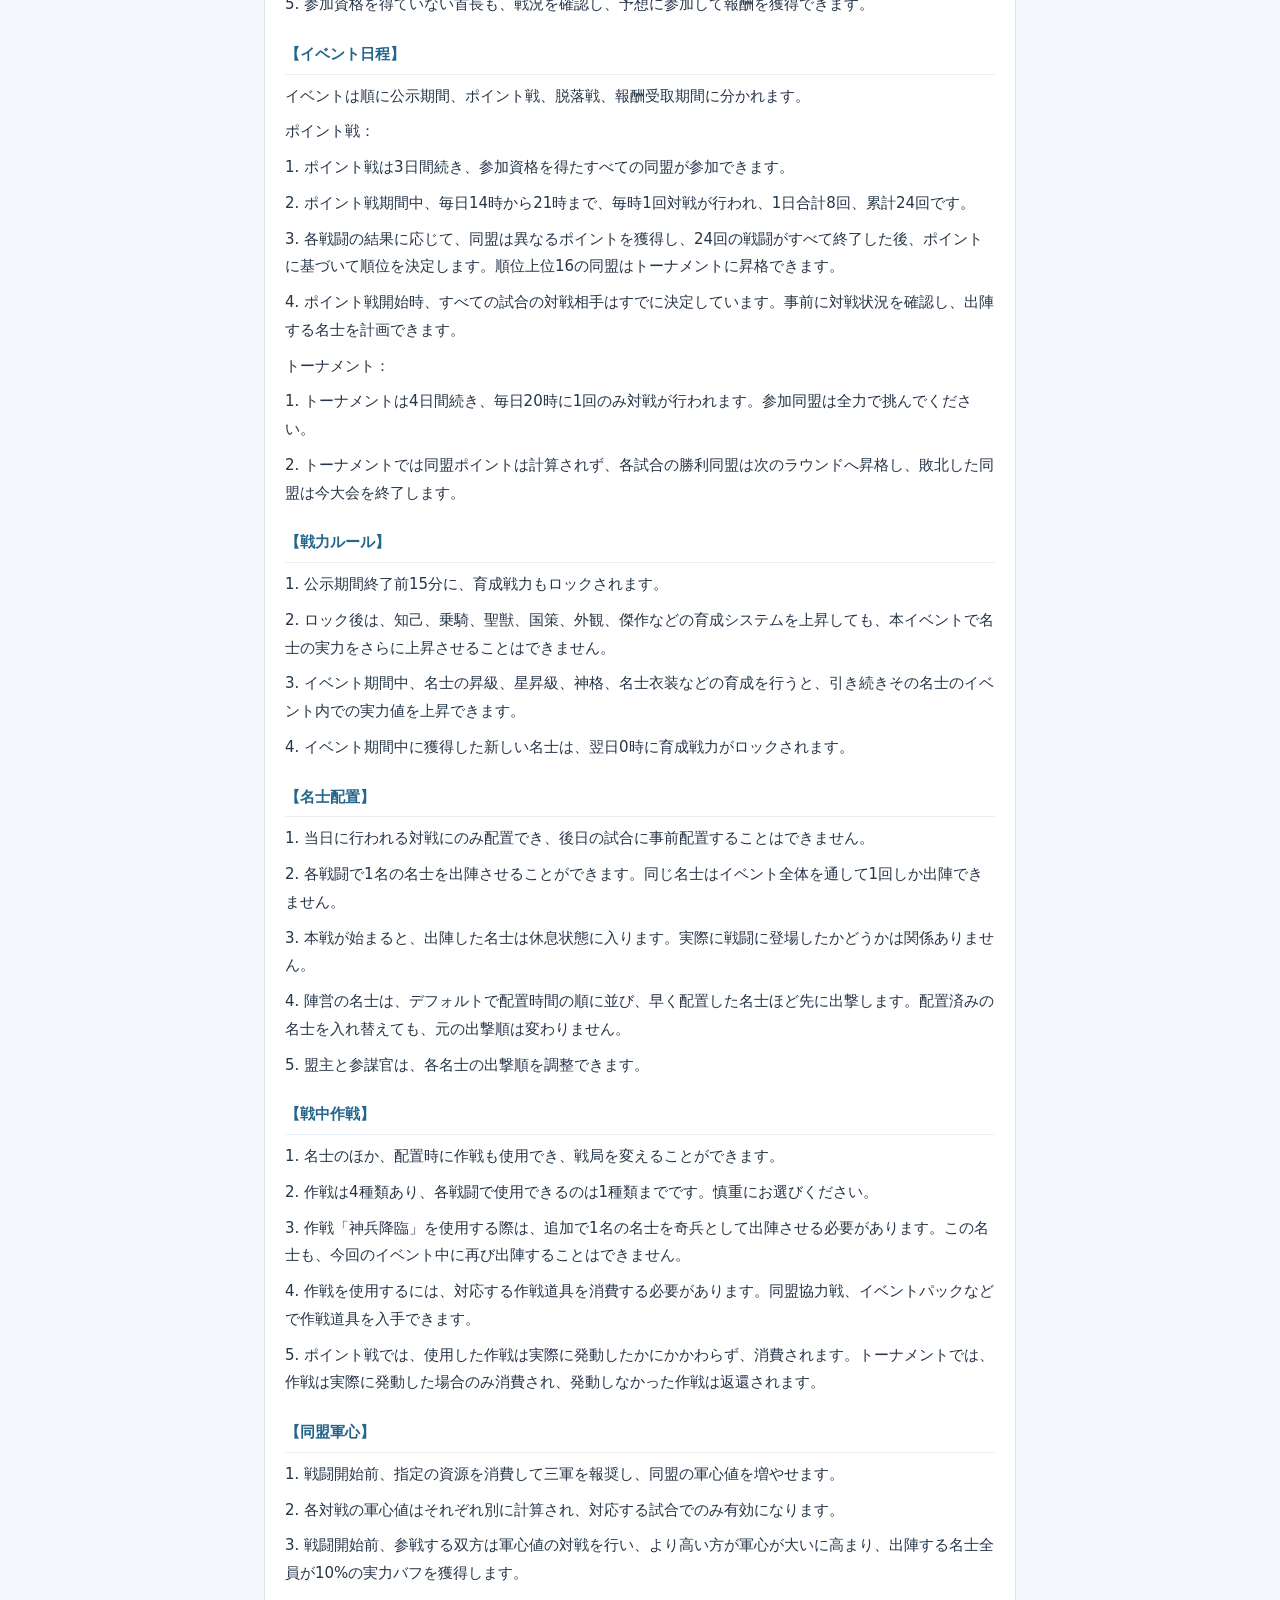
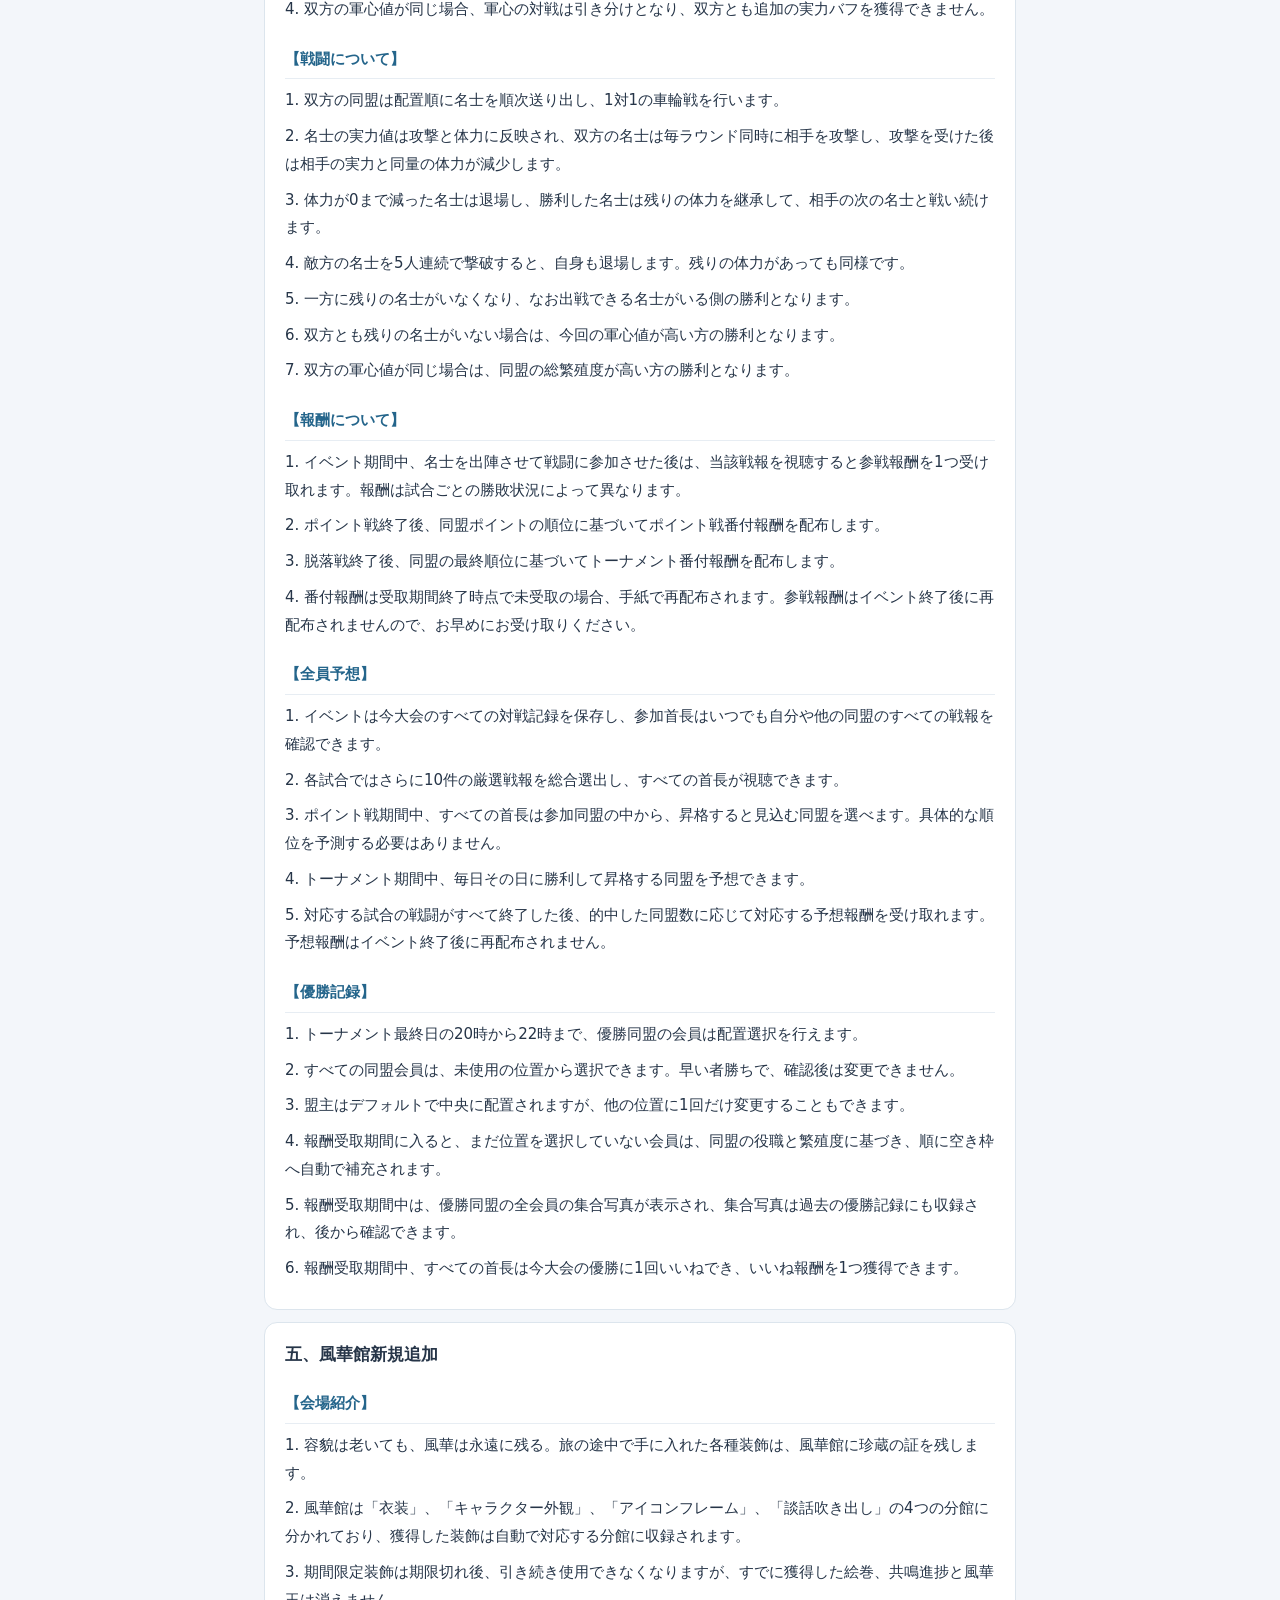
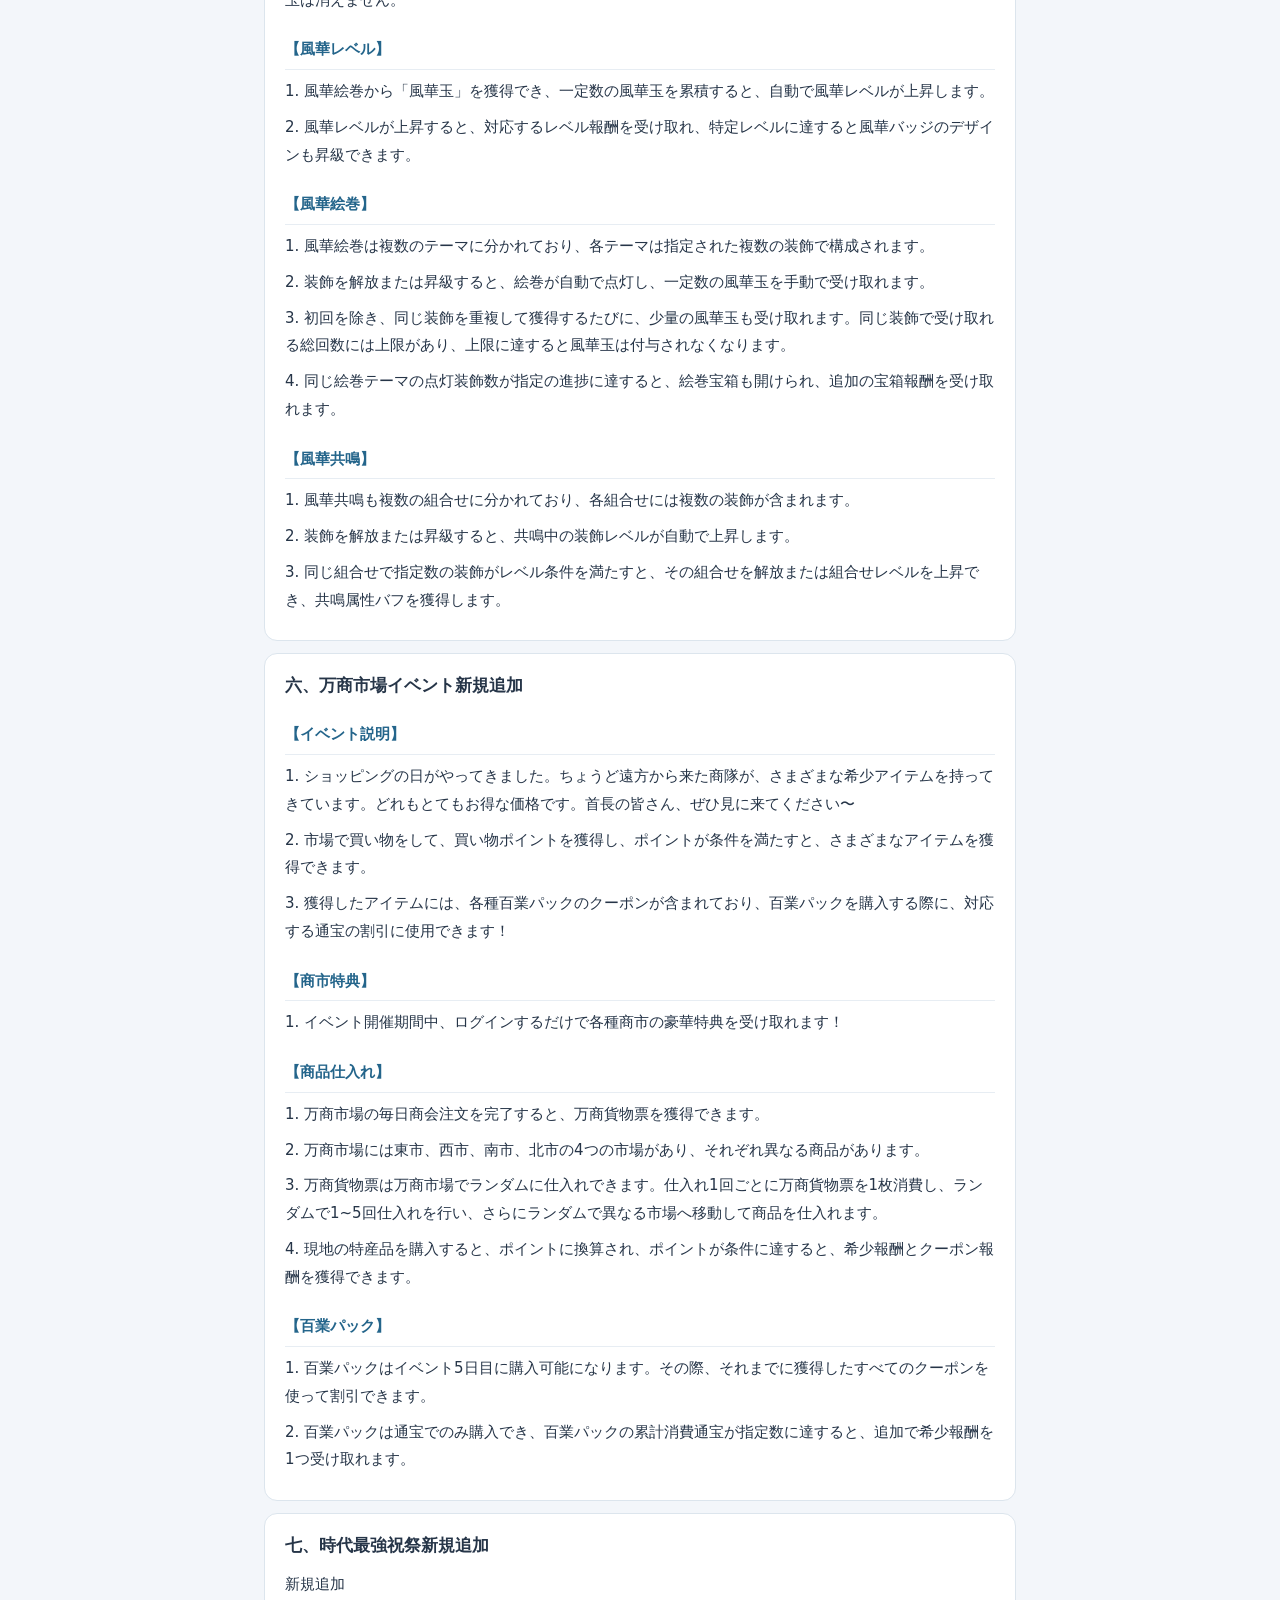
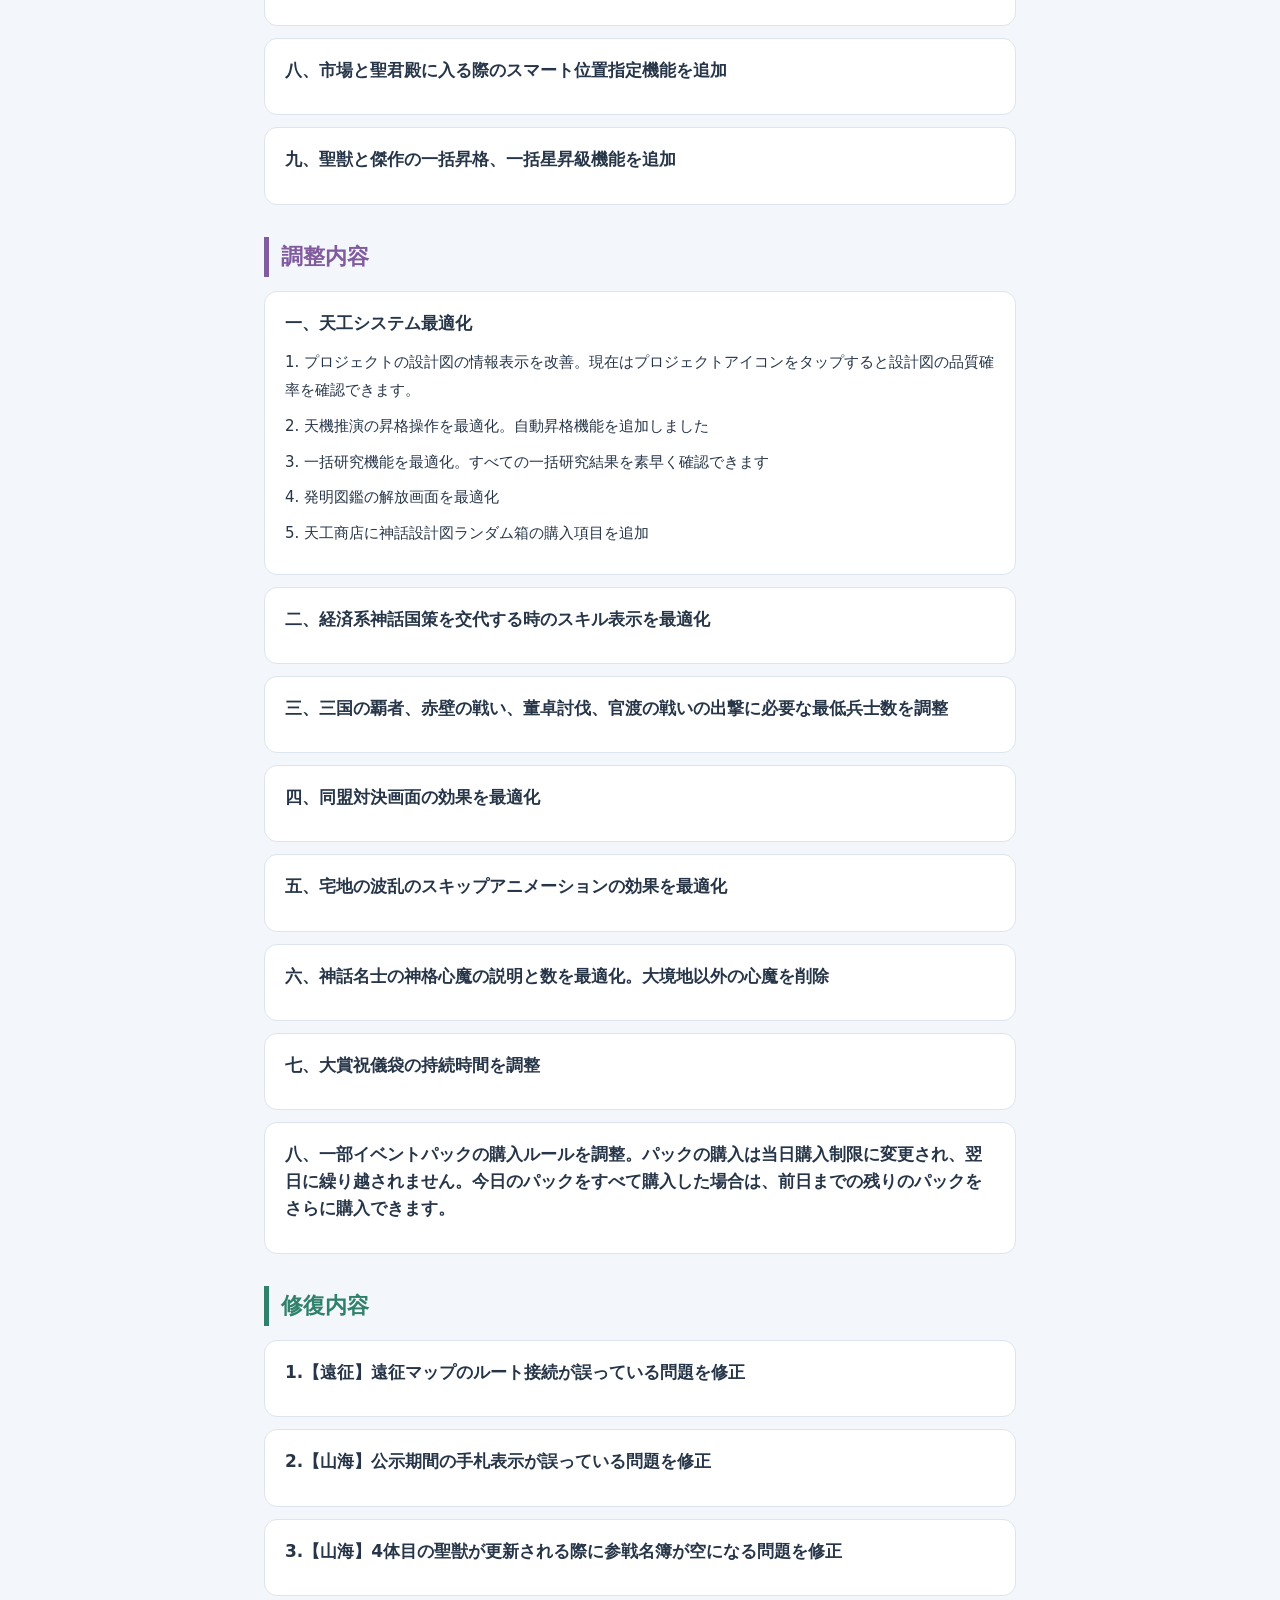
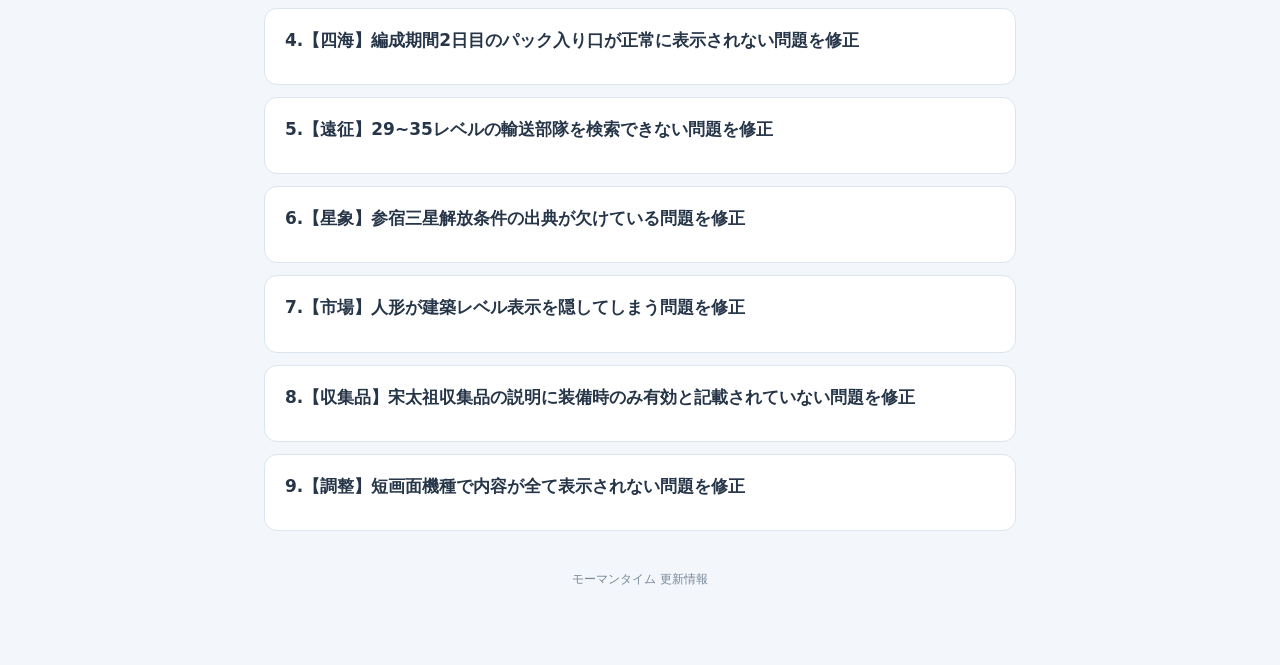
==== commit c7f5c305: "original.html の更新" ====
--- a/original.html
+++ b/original.html
@@ -1,105 +1,775 @@
 <!DOCTYPE html>
-
-<html lang="ja"><head><meta charset="utf-8"/><meta content="width=device-width,initial-scale=1" name="viewport"/><title>メンテナンス公告 | モーマンタイム</title><link href="original.css" rel="stylesheet"/></head><body>
-<header class="hero"><div class="eyebrow">MOMAN TIME / MAINTENANCE NOTICE</div><h1>メンテナンス公告</h1><p>2026年11月26日（木）16:00〜18:00</p></header>
-<nav class="jump"><a href="#added">追加内容</a><a href="#adjusted">調整内容</a><a href="#fixed">修復内容</a></nav>
-<main class="container"><a class="back" href="index.html">← アップデート情報へ戻る</a><section class="intro"><h2>メンテナンスのお知らせ</h2><p>親愛なる首長様</p><p>いつもご利用いただきありがとうございます。この度、より良いゲーム体験のために、2026年11月26日16:00からサーバー定例メンテナンスを実行いたします。メンテナンス中の約2時間はゲームにログインできなくなります。具体的なサービス再開時間は実際の状況により前後する可能性がありますので、ご了承下さいませ。</p></section>
-<section class="topic" id="added"><h2 class="section-heading added">追加内容</h2>
-<article class="panel"><h3>一、新規追加兵書陣形システム</h3>
-<h4>【兵書策略】</h4><p>1. 兵書は「孫武兵勢」、「墨守非攻」、「鬼谷奇変」の3大策略に分かれており、それぞれ攻撃、生存、特殊効果に重点を置いています。</p><p>2. 各陣営では1種類の策略のみ有効にでき、策略の「研究効果」と「スキル」だけが有効になります。</p><p>3. 各策略は兵書の育成進捗を共有しており、策略を切り替えても兵書を再度育成する必要はありません。</p><h4>【兵書スキル】</h4><p>1. 兵書には3個のスキルがあり、そのうち1個は兵書の戦闘中スキル、2個は助陣スキルです。</p><p>2. 兵書の戦闘中スキルは兵書に対応する策略と関連しており、対応する策略の兵書を選べば、対応する策略の戦闘中スキルを使用できます。</p><p>3. 兵書の2個の助陣スキルは、助陣名士の出陣枠と助陣名士のスキル発動を提供し、各策略の助陣スキルは同じです。</p><h4>【兵書育成】</h4><p>1. 道具「軍機巻」を使用すると、兵書レベルを上昇できます。</p><p>2. 現在の段階レベルが上限に達した後は、「厲兵玉印」を使用して昇階する必要があります。</p><p>3. 兵書を昇階すると、攻撃、体力、火力、装甲などの属性を獲得でき、一部の段階では兵書スキルレベルも上昇し、陣形の象嵌枠も解放されます。</p><h4>【陣形獲得】</h4><p>1. 「心力丹」を消費して絵陣を行うと、ランダムで一定数の白、緑、または青の陣形を獲得できます。</p><p>2. 累計絵陣回数で絵陣レベルを上昇でき、絵陣レベルが上がると、出陣中のすべての陣形の属性を上昇できるだけでなく、1回の絵陣で獲得できる陣形数も増やせます。</p><h4>【陣形合成】</h4><p>1. 白色から橙色までの陣形は、同品質の陣形2つを使って合成でき、合成に策略の制限はありません。</p><p>2. 合成成功後、ランダムで1つ上の品質の陣形を獲得できます。失敗後は、兵書育成素材を獲得できます。</p><p>3. 同品質の合成に失敗すると、以降のその品質の合成成功率が上昇します。その品質の合成に成功すると、成功率は初期値に戻ります。</p><h4>【陣形星昇級】</h4><p>1. 白色から橙色までの陣形の星は固定で、星昇級はできません。</p><p>2. 赤色の陣形は対応する欠片で星昇級でき、属性バフを上昇させ、所属する策略の陣形総星を増やせます。</p><p>3. 各赤色の陣形は1つしか所持できず、重複入手した場合は自動で対応する星昇級欠片に変換されます。</p><h4>【陣形装着】</h4><p>1. 各策略には独立した陣形の出陣枠があり、対応する策略の陣形しか装着できません。</p><p>2. 陣形を装着すると、その属性バフはすぐに有効になります。策略を有効にしていなくても、すでに装着した陣形の属性バフは得られます。</p><p>3. 現在の策略で装着した陣形の総星が指定条件に達すると、その策略の専属スキルレベルを上昇でき、現在の策略のスキル効果のみが有効になります。</p></article>
-<article class="panel"><h3>二、新たに名士の助陣機能を追加</h3>
-<p>1. 兵書の「角の陣形」スキルを解放すると、布陣で名士を助陣に配置できます。スキルレベルを上昇すると、より多くの助陣枠を解放できます。</p><p>2. 同じ名士は主陣か助陣のどちらかしか選べません。助陣名士は直接出場せず、助陣名士の全属性（名士が携帯する収集品、契約の傑作などを含む）は一定の割合で主陣にバフされます。割合は「角の陣形」スキルのレベルによって決まります。</p><p>3. 助陣で出陣している名士が専属収集品を装備している場合、収集品霊韻の装備数にも加算されます。</p><p>4. 兵書の「八方の援軍」スキルを解放すると、主陣の名士が行動した後、確率で助陣の名士に号令をかけます。助陣の名士が1回追加で戦闘技を発動し、発動するスキルは助陣名士の各スキルの発動確率によって決まります。「八方の援軍」スキルのレベルが上がると、号令の確率も上昇します。</p><p>5. 神話名士が助陣する時、神話スキルは発動しません。</p></article>
-<article class="panel"><h3>三、金陵決戦新規追加コンテンツ</h3>
-<h4>【参加資格】</h4><p>1. イベント開始後、参加グループ内の同盟総繁殖度順位に基づき、第1〜27位は逐鹿グループ、第28〜54位は争覇グループに入り、両グループそれぞれで順位報酬を争います。</p><p>2. 予告期間終了時に参戦名簿と同盟所属をロックします。ロック後に脱退、移籍、または同盟解散があっても、今期のイベントの参戦所属は変わりません。</p><p>3. 各試合には3つの同盟が参加し、それぞれ宋、漢、呉の勢力を代表して、同じ戦場で城地を争奪します。</p><h4>【イベント日程】</h4><p>1. 正式な争奪は3日間続き、毎日対戦相手を再マッチングし、勢力を割り当てて戦場を更新します。システムが勢力を割り当てる際は、まず本同盟が今期のイベントで担当した回数が少ない勢力を優先します。</p><p>2. 毎日00:00〜09:30、盟主または参謀官が当日の勢力を公布できます。09:30以降は、システムが未公布の勢力を自動で公布します。</p><p>3. 毎日10:00〜20:00は版図争奪フェーズです。城地を占城し、優位を積み重ねられます。</p><p>4. 毎日20:00〜22:00は中心決戦フェーズです。都城「金陵」と四つの雄関が開放され、埠頭の水路調遣も開始されます。</p><p>5. 毎日22:00に争奪が終了し、当日の戦況が集計されます。休戦期間中は戦場に入場できず、部隊派遣もできません。</p><h4>【昇格と順位】</h4><p>1. 逐鹿グループ、争覇グループにはそれぞれ豪傑、将相、帝王の3つの章があり、初日はすべての同盟が豪傑章から始まります。</p><p>2. 毎日集計時、各勢力が現在占領している城地のポイントに基づいて、その回の順位を決定します。初日の各回で1位の同盟は、翌日に1つ上の章へ昇格し、それ以外の同盟は引き続き元の章で参戦します。</p><p>3. 同盟は毎日の試合順位に応じて集計ポイントを獲得し、最終的に3日間の集計ポイント合計で順位を決定します。</p><p>4. 個人番付は、本グループのイベント内で獲得した功績に基づいて順位を決定します。</p><p>5. 各日の順位に対応する集計ポイントは、「日程」で確認できます。</p><h4>【城地争奪】</h4><p>1. 城地は主城、都城、埠頭、雄関、州府、関所、郡県、村鎮の計8種類に分かれます。城地ごとに、占領ポイント、輜重の生産量、バフが異なり、城地詳細で確認できます。</p><p>2. 部隊は道路に沿って行軍する必要があります。攻撃、駐屯、または支援で対象の城地に向かう際、部隊の所在地は対象と通行可能なルートでつながっていなければなりません。</p><p>3. 行軍中に交戦や敵の妨害に遭うと、部隊は戦闘に入ります。重要な道路を断てば、敵部隊が目的地に順調に到達するのを阻止できます。</p><p>4. 城地の戦闘は自動で進行し、部隊の戦闘力は現在の兵力と各種バフで決まります。勝利した部隊は残り兵力でそのまま戦闘を続け、敗北した部隊は主城に戻ります。</p><p>5. すべての防衛部隊を撃破すると、攻撃側が城地を占領します。両勢力が共同で攻める場合、最後の防衛部隊を撃破した勢力が城地を獲得し、その後、残りの敵対部隊は引き続き新たな占領側と交戦します。</p><p>6. 城地が交戦を停止して5分後、システムキャラの守備隊は上限まで補充されます。</p><p>7. 主城は特殊拠点であり、攻撃できるのは駐留守軍のみです。駐留しているプレイヤー部隊は主城の防衛に参加しません。主城の守備隊数は無制限です。</p><h4>【埠頭と水路】</h4><p>1. 埠頭は夜間進軍の重要拠点です。毎日20:00〜22:00、主城の部隊を水路で直接自軍占領の埠頭へ調遣でき、途中の陸路の城地を経由する必要はありません。</p><p>2. 毎日20:00前、ある埠頭を累計5分占領するごとに、その埠頭の保護時間を1分蓄積できます。</p><p>3. 各勢力の各埠頭での占領時間はそれぞれ別に計算されます。20:00時点でなお埠頭を占領している自勢力のみ、その埠頭に蓄積された保護時間を獲得できます。</p><p>4. 保護期間中、他勢力はその埠頭を攻撃できません。保護終了後は通常の争奪に戻ります。早めに埠頭を占領して守り抜けば、夜間決戦に向けて安全な進軍ルートを確保できます。</p><h4>【部隊と徴兵】</h4><p>1. システムは所持している名士に基づき、自動で槍、弓、盾、騎の4部隊を編成します。</p><p>2. 各種実力が最も高い名士が主将を務め、その後の5名が副将を務め、残りの同種名士は後方支援バフを提供し、部隊の兵士上限に影響します。</p><p>3. 初めてイベントに入ると、システムが自動で名士データを同期し、部隊に兵士を最大まで配備します。イベント外で名士を上昇した後は、手動で「戦力同期」を行わないと、兵士の上限を変更できません。</p><p>4. 兵営はイベント開催期間中、自動で予備兵を募集し、毎日22:00〜翌日10:00の休戦期間中も徴兵されます。予備兵が上限に達すると自動徴兵は停止します。軍令を使うと、すぐに兵士を獲得できます。</p><p>5. 待機部隊は予備兵で補充できます。行軍中または交戦中の部隊は補充できません。</p><p>6. 玉璧を消費して行軍時間を短縮でき、また自動討伐、軍令の事前保存および玉璧の事前保存を設定し、設定に従って対応する資源を自動で使用できます。</p><h4>【士気と軍階】</h4><p>1. 毎日戦場が開放されると、士気は上限まで回復します。部隊が撃破されると全体部隊の士気が低下し、5分間連続で部隊が撃破されなければ、士気を回復できます。</p><p>2. 士気が低いほど、出征に必要な最低兵力は高くなります。兵力が不足している場合は、兵士を補充するか、士気が回復するまで待ってから出征してください。</p><p>3. 戦闘は撃破数と自軍の損害に応じて功績を集計し、勝敗にかかわらず双方とも実際の戦況に応じて功績を獲得できます。</p><p>4. 各勢力には5段階の軍階が設けられています。功績を蓄積し、昇格条件を満たすと、軍階を上昇させ、徴兵速度と行軍速度のバフを獲得できます。</p><p>5. 功績と順位が必要な軍階は、30分ごとに自動で評定され、順位の変動に応じて昇格または降格する可能性があります。</p><h4>【城主と協同】</h4><p>1. 城地を占領した後、システムはまず自軍の参戦功績が最も高く、かつまだ城主を務めていないプレイヤーを城主に任命します。盟主と参謀官は手動で任免できます。</p><p>2. 城主が自分の管轄する城地を防衛する時、10%の戦闘力バフを獲得し、その城地の城池バフを2倍受けられます。</p><p>3. 盟主と参謀官は戦略標記を設定し、盟友の攻撃や防衛を指示できます。会員は救援情報から素早く交戦中の城地を特定できます。</p><p>4. 「戦略」では、敵の守備、部隊の集結、城地のバフなどの情報を確認でき、進軍ルートの手配に役立ちます。</p><h4>【目標と収益】</h4><p>1. 毎日、各勢力に5つの戦略目標城地が更新されます。</p><p>2. 当日自軍勢力が目標の城地を占領した場合、対応する報酬を受け取れます。当日終了まで占領を維持する必要はありません。</p><p>3. 自軍が占領した城地は継続して輸送を産出し、「勢力」で受け取れます。城地を失っても、それまでの占領期間中に産出された輸送は引き続き受け取れます。</p><p>4. 輸送はイベント商店で報酬と交換でき、イベント終了後も保持されます。</p><h4>【集計と報酬】</h4><p>1. 3回目の試合日22:00に戦闘が終了し、5分間の集計後に報酬受取期間に入ります。参戦したプレイヤーは同盟順位と個人順位の報酬を受け取れます。</p><p>2. イベント終了時、兵営に残っている兵士は功績に変換されます。この分の功績は実績の進捗に加算され、番付には加算されません。</p><p>3. 達成済みかつ未受取の功績実績報酬および番付報酬は、手紙で再配布されます。</p></article>
-<article class="panel"><h3>四、九州制覇新規追加コンテンツ</h3>
-<h4>【基本ルール】</h4>
-<p>1. 九州制覇は同盟単位のクロスサーバー対戦イベントで、各同盟は24回のポイント戦と最大4回の脱落戦を戦い、九州の覇を争います。</p><p>2. 各首長は、相手ごとに名士を配置する必要があります。同じ名士はイベント全体を通して1回しか出撃できないため、陣営をどう割り振るかが勝利の鍵です。</p><p>3. 同盟会員は各戦ごとに物資を寄付し、士気を高め、さまざまな作戦を組み合わせて戦局を変えることもできます。</p>
-<h4>【イベント参加資格】</h4>
-<p>1. イベント開始後、ただちに公示期間に入り、当日23:59までとなります。</p><p>2. 公示期間終了前15分に、同盟名簿をロックし、同盟総繁殖度を順位として、一定の同盟を選出して参加資格を付与します。</p><p>3. 注：当日23:45から23:59までは名簿集計期間です。期間中は同盟変更などの操作を行わないでください。</p><p>4. 名簿締切後は、同盟の変更、同盟への加入、役職の変更などがイベントに反映されなくなるため、早めに連絡を取り合うようにしましょう！</p><p>5. 参加資格を得ていない首長も、戦況を確認し、予想に参加して報酬を獲得できます。</p>
-<h4>【イベント日程】</h4>
-<p>イベントは順に公示期間、ポイント戦、脱落戦、報酬受取期間に分かれます。</p><p>ポイント戦：</p><p>1. ポイント戦は3日間続き、参加資格を得たすべての同盟が参加できます。</p><p>2. ポイント戦期間中、毎日14時から21時まで、毎時1回対戦が行われ、1日合計8回、累計24回です。</p><p>3. 各戦闘の結果に応じて、同盟は異なるポイントを獲得し、24回の戦闘がすべて終了した後、ポイントに基づいて順位を決定します。順位上位16の同盟はトーナメントに昇格できます。</p><p>4. ポイント戦開始時、すべての試合の対戦相手はすでに決定しています。事前に対戦状況を確認し、出陣する名士を計画できます。</p><p>トーナメント：</p><p>1. トーナメントは4日間続き、毎日20時に1回のみ対戦が行われます。参加同盟は全力で挑んでください。</p><p>2. トーナメントでは同盟ポイントは計算されず、各試合の勝利同盟は次のラウンドへ昇格し、敗北した同盟は今大会を終了します。</p>
-<h4>【戦力ルール】</h4>
-<p>1. 公示期間終了前15分に、育成戦力もロックされます。</p><p>2. ロック後は、知己、乗騎、聖獣、国策、外観、傑作などの育成システムを上昇しても、本イベントで名士の実力をさらに上昇させることはできません。</p><p>3. イベント期間中、名士の昇級、星昇級、神格、名士衣装などの育成を行うと、引き続きその名士のイベント内での実力値を上昇できます。</p><p>4. イベント期間中に獲得した新しい名士は、翌日0時に育成戦力がロックされます。</p>
-<h4>【名士配置】</h4>
-<p>1. 当日に行われる対戦にのみ配置でき、後日の試合に事前配置することはできません。</p><p>2. 各戦闘で1名の名士を出陣させることができます。同じ名士はイベント全体を通して1回しか出陣できません。</p><p>3. 本戦が始まると、出陣した名士は休息状態に入ります。実際に戦闘に登場したかどうかは関係ありません。</p><p>4. 陣営の名士は、デフォルトで配置時間の順に並び、早く配置した名士ほど先に出撃します。配置済みの名士を入れ替えても、元の出撃順は変わりません。</p><p>5. 盟主と参謀官は、各名士の出撃順を調整できます。</p>
-<h4>【戦中作戦】</h4>
-<p>1. 名士のほか、配置時に作戦も使用でき、戦局を変えることができます。</p><p>2. 作戦は4種類あり、各戦闘で使用できるのは1種類までです。慎重にお選びください。</p><p>3. 作戦「神兵降臨」を使用する際は、追加で1名の名士を奇兵として出陣させる必要があります。この名士も、今回のイベント中に再び出陣することはできません。</p><p>4. 作戦を使用するには、対応する作戦道具を消費する必要があります。同盟協力戦、イベントパックなどで作戦道具を入手できます。</p><p>5. ポイント戦では、使用した作戦は実際に発動したかにかかわらず、消費されます。トーナメントでは、作戦は実際に発動した場合のみ消費され、発動しなかった作戦は返還されます。</p>
-<h4>【同盟軍心】</h4>
-<p>1. 戦闘開始前、指定の資源を消費して三軍を報奨し、同盟の軍心値を増やせます。</p><p>2. 各対戦の軍心値はそれぞれ別に計算され、対応する試合でのみ有効になります。</p><p>3. 戦闘開始前、参戦する双方は軍心値の対戦を行い、より高い方が軍心が大いに高まり、出陣する名士全員が10%の実力バフを獲得します。</p><p>4. 双方の軍心値が同じ場合、軍心の対戦は引き分けとなり、双方とも追加の実力バフを獲得できません。</p>
-<h4>【戦闘について】</h4>
-<p>1. 双方の同盟は配置順に名士を順次送り出し、1対1の車輪戦を行います。</p><p>2. 名士の実力値は攻撃と体力に反映され、双方の名士は毎ラウンド同時に相手を攻撃し、攻撃を受けた後は相手の実力と同量の体力が減少します。</p><p>3. 体力が0まで減った名士は退場し、勝利した名士は残りの体力を継承して、相手の次の名士と戦い続けます。</p><p>4. 敵方の名士を5人連続で撃破すると、自身も退場します。残りの体力があっても同様です。</p><p>5. 一方に残りの名士がいなくなり、なお出戦できる名士がいる側の勝利となります。</p><p>6. 双方とも残りの名士がいない場合は、今回の軍心値が高い方の勝利となります。</p><p>7. 双方の軍心値が同じ場合は、同盟の総繁殖度が高い方の勝利となります。</p>
-<h4>【報酬について】</h4>
-<p>1. イベント期間中、名士を出陣させて戦闘に参加させた後は、当該戦報を視聴すると参戦報酬を1つ受け取れます。報酬は試合ごとの勝敗状況によって異なります。</p><p>2. ポイント戦終了後、同盟ポイントの順位に基づいてポイント戦番付報酬を配布します。</p><p>3. 脱落戦終了後、同盟の最終順位に基づいてトーナメント番付報酬を配布します。</p><p>4. 番付報酬は受取期間終了時点で未受取の場合、手紙で再配布されます。参戦報酬はイベント終了後に再配布されませんので、お早めにお受け取りください。</p>
-<h4>【全員予想】</h4>
-<p>1. イベントは今大会のすべての対戦記録を保存し、参加首長はいつでも自分や他の同盟のすべての戦報を確認できます。</p><p>2. 各試合ではさらに10件の厳選戦報を総合選出し、すべての首長が視聴できます。</p><p>3. ポイント戦期間中、すべての首長は参加同盟の中から、昇格すると見込む同盟を選べます。具体的な順位を予測する必要はありません。</p><p>4. トーナメント期間中、毎日その日に勝利して昇格する同盟を予想できます。</p><p>5. 対応する試合の戦闘がすべて終了した後、的中した同盟数に応じて対応する予想報酬を受け取れます。予想報酬はイベント終了後に再配布されません。</p>
-<h4>【優勝記録】</h4>
-<p>1. トーナメント最終日の20時から22時まで、優勝同盟の会員は配置選択を行えます。</p><p>2. すべての同盟会員は、未使用の位置から選択できます。早い者勝ちで、確認後は変更できません。</p><p>3. 盟主はデフォルトで中央に配置されますが、他の位置に1回だけ変更することもできます。</p><p>4. 報酬受取期間に入ると、まだ位置を選択していない会員は、同盟の役職と繁殖度に基づき、順に空き枠へ自動で補充されます。</p><p>5. 報酬受取期間中は、優勝同盟の全会員の集合写真が表示され、集合写真は過去の優勝記録にも収録され、後から確認できます。</p><p>6. 報酬受取期間中、すべての首長は今大会の優勝に1回いいねでき、いいね報酬を1つ獲得できます。</p>
-</article>
-<article class="panel"><h3>五、風華館新規追加</h3>
-<h4>【会場紹介】</h4>
-<p>1. 容貌は老いても、風華は永遠に残る。旅の途中で手に入れた各種装飾は、風華館に珍蔵の証を残します。</p><p>2. 風華館は「衣装」、「キャラクター外観」、「アイコンフレーム」、「談話吹き出し」の4つの分館に分かれており、獲得した装飾は自動で対応する分館に収録されます。</p><p>3. 期間限定装飾は期限切れ後、引き続き使用できなくなりますが、すでに獲得した絵巻、共鳴進捗と風華玉は消えません。</p>
-<h4>【風華レベル】</h4>
-<p>1. 風華絵巻から「風華玉」を獲得でき、一定数の風華玉を累積すると、自動で風華レベルが上昇します。</p><p>2. 風華レベルが上昇すると、対応するレベル報酬を受け取れ、特定レベルに達すると風華バッジのデザインも昇級できます。</p>
-<h4>【風華絵巻】</h4>
-<p>1. 風華絵巻は複数のテーマに分かれており、各テーマは指定された複数の装飾で構成されます。</p><p>2. 装飾を解放または昇級すると、絵巻が自動で点灯し、一定数の風華玉を手動で受け取れます。</p><p>3. 初回を除き、同じ装飾を重複して獲得するたびに、少量の風華玉も受け取れます。同じ装飾で受け取れる総回数には上限があり、上限に達すると風華玉は付与されなくなります。</p><p>4. 同じ絵巻テーマの点灯装飾数が指定の進捗に達すると、絵巻宝箱も開けられ、追加の宝箱報酬を受け取れます。</p>
-<h4>【風華共鳴】</h4>
-<p>1. 風華共鳴も複数の組合せに分かれており、各組合せには複数の装飾が含まれます。</p><p>2. 装飾を解放または昇級すると、共鳴中の装飾レベルが自動で上昇します。</p><p>3. 同じ組合せで指定数の装飾がレベル条件を満たすと、その組合せを解放または組合せレベルを上昇でき、共鳴属性バフを獲得します。</p>
-</article>
-<article class="panel"><h3>六、万商市場イベント新規追加</h3>
-<h4>【イベント説明】</h4>
-<p>1. ショッピングの日がやってきました。ちょうど遠方から来た商隊が、さまざまな希少アイテムを持ってきています。どれもとてもお得な価格です。首長の皆さん、ぜひ見に来てください〜</p><p>2. 市場で買い物をして、買い物ポイントを獲得し、ポイントが条件を満たすと、さまざまなアイテムを獲得できます。</p><p>3. 獲得したアイテムには、各種百業パックのクーポンが含まれており、百業パックを購入する際に、対応する通宝の割引に使用できます！</p>
-<h4>【商市特典】</h4>
-<p>1. イベント開催期間中、ログインするだけで各種商市の豪華特典を受け取れます！</p>
-<h4>【商品仕入れ】</h4>
-<p>1. 万商市場の毎日商会注文を完了すると、万商貨物票を獲得できます。</p><p>2. 万商市場には東市、西市、南市、北市の4つの市場があり、それぞれ異なる商品があります。</p><p>3. 万商貨物票は万商市場でランダムに仕入れできます。仕入れ1回ごとに万商貨物票を1枚消費し、ランダムで1~5回仕入れを行い、さらにランダムで異なる市場へ移動して商品を仕入れます。</p><p>4. 現地の特産品を購入すると、ポイントに換算され、ポイントが条件に達すると、希少報酬とクーポン報酬を獲得できます。</p>
-<h4>【百業パック】</h4>
-<p>1. 百業パックはイベント5日目に購入可能になります。その際、それまでに獲得したすべてのクーポンを使って割引できます。</p><p>2. 百業パックは通宝でのみ購入でき、百業パックの累計消費通宝が指定数に達すると、追加で希少報酬を1つ受け取れます。</p>
-</article>
-<article class="panel"><h3>七、時代最強祝祭新規追加</h3>
-<p>新規追加</p>
-</article>
-<article class="panel"><h3>八、市場と聖君殿に入る際のスマート位置指定機能を追加</h3>
-</article>
-<article class="panel"><h3>九、聖獣と傑作の一括昇格、一括星昇級機能を追加</h3>
-</article>
-</section>
-<section class="topic" id="adjusted"><h2 class="section-heading adjusted">調整内容</h2>
-<article class="panel"><h3>一、天工システム最適化</h3>
-<p>1. プロジェクトの設計図の情報表示を改善。現在はプロジェクトアイコンをタップすると設計図の品質確率を確認できます。</p><p>2. 天機推演の昇格操作を最適化。自動昇格機能を追加しました</p><p>3. 一括研究機能を最適化。すべての一括研究結果を素早く確認できます</p><p>4. 発明図鑑の解放画面を最適化</p><p>5. 天工商店に神話設計図ランダム箱の購入項目を追加</p>
-</article>
-<article class="panel"><h3>二、経済系神話国策を交代する時のスキル表示を最適化</h3>
-</article>
-<article class="panel"><h3>三、三国の覇者、赤壁の戦い、董卓討伐、官渡の戦いの出撃に必要な最低兵士数を調整</h3>
-</article>
-<article class="panel"><h3>四、同盟対決画面の効果を最適化</h3>
-</article>
-<article class="panel"><h3>五、宅地の波乱のスキップアニメーションの効果を最適化</h3>
-</article>
-<article class="panel"><h3>六、神話名士の神格心魔の説明と数を最適化。大境地以外の心魔を削除</h3>
-</article>
-<article class="panel"><h3>七、大賞祝儀袋の持続時間を調整</h3>
-</article>
-<article class="panel"><h3>八、一部イベントパックの購入ルールを調整。パックの購入は当日購入制限に変更され、翌日に繰り越されません。今日のパックをすべて購入した場合は、前日までの残りのパックをさらに購入できます。</h3>
-</article>
-</section>
-<section class="topic" id="fixed"><h2 class="section-heading fixed">修復内容</h2>
-<article class="panel"><h3>1.【遠征】遠征マップのルート接続が誤っている問題を修正</h3>
-</article>
-<article class="panel"><h3>2.【山海】公示期間の手札表示が誤っている問題を修正</h3>
-</article>
-<article class="panel"><h3>3.【山海】4体目の聖獣が更新される際に参戦名簿が空になる問題を修正</h3>
-</article>
-<article class="panel"><h3>4.【四海】編成期間2日目のパック入り口が正常に表示されない問題を修正</h3>
-</article>
-<article class="panel"><h3>5.【遠征】29~35レベルの輸送部隊を検索できない問題を修正</h3>
-</article>
-<article class="panel"><h3>6.【星象】参宿三星解放条件の出典が欠けている問題を修正</h3>
-</article>
-<article class="panel"><h3>7.【市場】人形が建築レベル表示を隠してしまう問題を修正</h3>
-</article>
-<article class="panel"><h3>8.【収集品】宋太祖収集品の説明に装備時のみ有効と記載されていない問題を修正</h3>
-</article>
-<article class="panel"><h3>9.【調整】短画面機種で内容が全て表示されない問題を修正</h3>
-</article>
-</section>
-<footer>モーマンタイム 更新情報</footer></main></body></html>+<html lang="ja">
+ <head>
+  <meta charset="utf-8"/>
+  <meta content="width=device-width,initial-scale=1" name="viewport"/>
+  <title>
+   メンテナンス公告 | モーマンタイム
+  </title>
+  <link href="original.css" rel="stylesheet"/>
+ </head>
+ <body>
+  <header class="hero">
+   <div class="eyebrow">
+    MOMAN TIME / MAINTENANCE NOTICE
+   </div>
+   <h1>
+    メンテナンス公告
+   </h1>
+   <p>
+    2026年11月26日（木）16:00〜18:00
+   </p>
+  </header>
+  <nav class="jump">
+   <a href="#added">
+    追加内容
+   </a>
+   <a href="#adjusted">
+    調整内容
+   </a>
+   <a href="#fixed">
+    修復内容
+   </a>
+  </nav>
+  <main class="container">
+   <a class="back" href="index.html">
+    &larr; アップデート情報へ戻る
+   </a>
+   <section class="intro">
+    <h2>
+     メンテナンスのお知らせ
+    </h2>
+    <p>
+     親愛なる首長様
+    </p>
+    <p>
+     いつもご利用いただきありがとうございます。この度、より良いゲーム体験のために、2026年11月26日16:00からサーバー定例メンテナンスを実行いたします。メンテナンス中の約2時間はゲームにログインできなくなります。具体的なサービス再開時間は実際の状況により前後する可能性がありますので、ご了承下さいませ。
+    </p>
+   </section>
+   <section class="topic" id="added">
+    <h2 class="section-heading added">
+     追加内容
+    </h2>
+    <article class="panel">
+     <h3>
+      一、新規追加兵書陣形システム
+     </h3>
+     <h4>
+      【兵書策略】
+     </h4>
+     <p>
+      1. 兵書は「孫武兵勢」、「墨守非攻」、「鬼谷奇変」の3大策略に分かれており、それぞれ攻撃、生存、特殊効果に重点を置いています。
+     </p>
+     <p>
+      2. 各陣営では1種類の策略のみ有効にでき、策略の「研究効果」と「スキル」だけが有効になります。
+     </p>
+     <p>
+      3. 各策略は兵書の育成進捗を共有しており、策略を切り替えても兵書を再度育成する必要はありません。
+     </p>
+     <h4>
+      【兵書スキル】
+     </h4>
+     <p>
+      1. 兵書には3個のスキルがあり、そのうち1個は兵書の戦闘中スキル、2個は助陣スキルです。
+     </p>
+     <p>
+      2. 兵書の戦闘中スキルは兵書に対応する策略と関連しており、対応する策略の兵書を選べば、対応する策略の戦闘中スキルを使用できます。
+     </p>
+     <p>
+      3. 兵書の2個の助陣スキルは、助陣名士の出陣枠と助陣名士のスキル発動を提供し、各策略の助陣スキルは同じです。
+     </p>
+     <h4>
+      【兵書育成】
+     </h4>
+     <p>
+      1. 道具「軍機巻」を使用すると、兵書レベルを上昇できます。
+     </p>
+     <p>
+      2. 現在の段階レベルが上限に達した後は、「厲兵玉印」を使用して昇階する必要があります。
+     </p>
+     <p>
+      3. 兵書を昇階すると、攻撃、体力、火力、装甲などの属性を獲得でき、一部の段階では兵書スキルレベルも上昇し、陣形の象嵌枠も解放されます。
+     </p>
+     <h4>
+      【陣形獲得】
+     </h4>
+     <p>
+      1. 「心力丹」を消費して絵陣を行うと、ランダムで一定数の白、緑、または青の陣形を獲得できます。
+     </p>
+     <p>
+      2. 累計絵陣回数で絵陣レベルを上昇でき、絵陣レベルが上がると、出陣中のすべての陣形の属性を上昇できるだけでなく、1回の絵陣で獲得できる陣形数も増やせます。
+     </p>
+     <h4>
+      【陣形合成】
+     </h4>
+     <p>
+      1. 白色から橙色までの陣形は、同品質の陣形2つを使って合成でき、合成に策略の制限はありません。
+     </p>
+     <p>
+      2. 合成成功後、ランダムで1つ上の品質の陣形を獲得できます。失敗後は、兵書育成素材を獲得できます。
+     </p>
+     <p>
+      3. 同品質の合成に失敗すると、以降のその品質の合成成功率が上昇します。その品質の合成に成功すると、成功率は初期値に戻ります。
+     </p>
+     <h4>
+      【陣形星昇級】
+     </h4>
+     <p>
+      1. 白色から橙色までの陣形の星は固定で、星昇級はできません。
+     </p>
+     <p>
+      2. 赤色の陣形は対応する欠片で星昇級でき、属性バフを上昇させ、所属する策略の陣形総星を増やせます。
+     </p>
+     <p>
+      3. 各赤色の陣形は1つしか所持できず、重複入手した場合は自動で対応する星昇級欠片に変換されます。
+     </p>
+     <h4>
+      【陣形装着】
+     </h4>
+     <p>
+      1. 各策略には独立した陣形の出陣枠があり、対応する策略の陣形しか装着できません。
+     </p>
+     <p>
+      2. 陣形を装着すると、その属性バフはすぐに有効になります。策略を有効にしていなくても、すでに装着した陣形の属性バフは得られます。
+     </p>
+     <p>
+      3. 現在の策略で装着した陣形の総星が指定条件に達すると、その策略の専属スキルレベルを上昇でき、現在の策略のスキル効果のみが有効になります。
+     </p>
+    </article>
+    <article class="panel">
+     <h3>
+      二、新たに名士の助陣機能を追加
+     </h3>
+     <p>
+      1. 兵書の「角の陣形」スキルを解放すると、布陣で名士を助陣に配置できます。スキルレベルを上昇すると、より多くの助陣枠を解放できます。
+     </p>
+     <p>
+      2. 同じ名士は主陣か助陣のどちらかしか選べません。助陣名士は直接出場せず、助陣名士の全属性（名士が携帯する収集品、契約の傑作などを含む）は一定の割合で主陣にバフされます。割合は「角の陣形」スキルのレベルによって決まります。
+     </p>
+     <p>
+      3. 助陣で出陣している名士が専属収集品を装備している場合、収集品霊韻の装備数にも加算されます。
+     </p>
+     <p>
+      4. 兵書の「八方の援軍」スキルを解放すると、主陣の名士が行動した後、確率で助陣の名士に号令をかけます。助陣の名士が1回追加で戦闘技を発動し、発動するスキルは助陣名士の各スキルの発動確率によって決まります。「八方の援軍」スキルのレベルが上がると、号令の確率も上昇します。
+     </p>
+     <p>
+      5. 神話名士が助陣する時、神話スキルは発動しません。
+     </p>
+    </article>
+    <article class="panel">
+     <h3>
+      三、金陵決戦新規追加コンテンツ
+     </h3>
+     <h4>
+      【参加資格】
+     </h4>
+     <p>
+      1. イベント開始後、参加グループ内の同盟総繁殖度順位に基づき、第1〜27位は逐鹿グループ、第28〜54位は争覇グループに入り、両グループそれぞれで順位報酬を争います。
+     </p>
+     <p>
+      2. 予告期間終了時に参戦名簿と同盟所属をロックします。ロック後に脱退、移籍、または同盟解散があっても、今期のイベントの参戦所属は変わりません。
+     </p>
+     <p>
+      3. 各試合には3つの同盟が参加し、それぞれ宋、漢、呉の勢力を代表して、同じ戦場で城地を争奪します。
+     </p>
+     <h4>
+      【イベント日程】
+     </h4>
+     <p>
+      1. 正式な争奪は3日間続き、毎日対戦相手を再マッチングし、勢力を割り当てて戦場を更新します。システムが勢力を割り当てる際は、まず本同盟が今期のイベントで担当した回数が少ない勢力を優先します。
+     </p>
+     <p>
+      2. 毎日00:00〜09:30、盟主または参謀官が当日の勢力を公布できます。09:30以降は、システムが未公布の勢力を自動で公布します。
+     </p>
+     <p>
+      3. 毎日10:00〜20:00は版図争奪フェーズです。城地を占城し、優位を積み重ねられます。
+     </p>
+     <p>
+      4. 毎日20:00〜22:00は中心決戦フェーズです。都城「金陵」と四つの雄関が開放され、埠頭の水路調遣も開始されます。
+     </p>
+     <p>
+      5. 毎日22:00に争奪が終了し、当日の戦況が集計されます。休戦期間中は戦場に入場できず、部隊派遣もできません。
+     </p>
+     <h4>
+      【昇格と順位】
+     </h4>
+     <p>
+      1. 逐鹿グループ、争覇グループにはそれぞれ豪傑、将相、帝王の3つの章があり、初日はすべての同盟が豪傑章から始まります。
+     </p>
+     <p>
+      2. 毎日集計時、各勢力が現在占領している城地のポイントに基づいて、その回の順位を決定します。初日の各回で1位の同盟は、翌日に1つ上の章へ昇格し、それ以外の同盟は引き続き元の章で参戦します。
+     </p>
+     <p>
+      3. 同盟は毎日の試合順位に応じて集計ポイントを獲得し、最終的に3日間の集計ポイント合計で順位を決定します。
+     </p>
+     <p>
+      4. 個人番付は、本グループのイベント内で獲得した功績に基づいて順位を決定します。
+     </p>
+     <p>
+      5. 各日の順位に対応する集計ポイントは、「日程」で確認できます。
+     </p>
+     <h4>
+      【城地争奪】
+     </h4>
+     <p>
+      1. 城地は主城、都城、埠頭、雄関、州府、関所、郡県、村鎮の計8種類に分かれます。城地ごとに、占領ポイント、輜重の生産量、バフが異なり、城地詳細で確認できます。
+     </p>
+     <p>
+      2. 部隊は道路に沿って行軍する必要があります。攻撃、駐屯、または支援で対象の城地に向かう際、部隊の所在地は対象と通行可能なルートでつながっていなければなりません。
+     </p>
+     <p>
+      3. 行軍中に交戦や敵の妨害に遭うと、部隊は戦闘に入ります。重要な道路を断てば、敵部隊が目的地に順調に到達するのを阻止できます。
+     </p>
+     <p>
+      4. 城地の戦闘は自動で進行し、部隊の戦闘力は現在の兵力と各種バフで決まります。勝利した部隊は残り兵力でそのまま戦闘を続け、敗北した部隊は主城に戻ります。
+     </p>
+     <p>
+      5. すべての防衛部隊を撃破すると、攻撃側が城地を占領します。両勢力が共同で攻める場合、最後の防衛部隊を撃破した勢力が城地を獲得し、その後、残りの敵対部隊は引き続き新たな占領側と交戦します。
+     </p>
+     <p>
+      6. 城地が交戦を停止して5分後、システムキャラの守備隊は上限まで補充されます。
+     </p>
+     <p>
+      7. 主城は特殊拠点であり、攻撃できるのは駐留守軍のみです。駐留しているプレイヤー部隊は主城の防衛に参加しません。主城の守備隊数は無制限です。
+     </p>
+     <h4>
+      【埠頭と水路】
+     </h4>
+     <p>
+      1. 埠頭は夜間進軍の重要拠点です。毎日20:00〜22:00、主城の部隊を水路で直接自軍占領の埠頭へ調遣でき、途中の陸路の城地を経由する必要はありません。
+     </p>
+     <p>
+      2. 毎日20:00前、ある埠頭を累計5分占領するごとに、その埠頭の保護時間を1分蓄積できます。
+     </p>
+     <p>
+      3. 各勢力の各埠頭での占領時間はそれぞれ別に計算されます。20:00時点でなお埠頭を占領している自勢力のみ、その埠頭に蓄積された保護時間を獲得できます。
+     </p>
+     <p>
+      4. 保護期間中、他勢力はその埠頭を攻撃できません。保護終了後は通常の争奪に戻ります。早めに埠頭を占領して守り抜けば、夜間決戦に向けて安全な進軍ルートを確保できます。
+     </p>
+     <h4>
+      【部隊と徴兵】
+     </h4>
+     <p>
+      1. システムは所持している名士に基づき、自動で槍、弓、盾、騎の4部隊を編成します。
+     </p>
+     <p>
+      2. 各種実力が最も高い名士が主将を務め、その後の5名が副将を務め、残りの同種名士は後方支援バフを提供し、部隊の兵士上限に影響します。
+     </p>
+     <p>
+      3. 初めてイベントに入ると、システムが自動で名士データを同期し、部隊に兵士を最大まで配備します。イベント外で名士を上昇した後は、手動で「戦力同期」を行わないと、兵士の上限を変更できません。
+     </p>
+     <p>
+      4. 兵営はイベント開催期間中、自動で予備兵を募集し、毎日22:00〜翌日10:00の休戦期間中も徴兵されます。予備兵が上限に達すると自動徴兵は停止します。軍令を使うと、すぐに兵士を獲得できます。
+     </p>
+     <p>
+      5. 待機部隊は予備兵で補充できます。行軍中または交戦中の部隊は補充できません。
+     </p>
+     <p>
+      6. 玉璧を消費して行軍時間を短縮でき、また自動討伐、軍令の事前保存および玉璧の事前保存を設定し、設定に従って対応する資源を自動で使用できます。
+     </p>
+     <h4>
+      【士気と軍階】
+     </h4>
+     <p>
+      1. 毎日戦場が開放されると、士気は上限まで回復します。部隊が撃破されると全体部隊の士気が低下し、5分間連続で部隊が撃破されなければ、士気を回復できます。
+     </p>
+     <p>
+      2. 士気が低いほど、出征に必要な最低兵力は高くなります。兵力が不足している場合は、兵士を補充するか、士気が回復するまで待ってから出征してください。
+     </p>
+     <p>
+      3. 戦闘は撃破数と自軍の損害に応じて功績を集計し、勝敗にかかわらず双方とも実際の戦況に応じて功績を獲得できます。
+     </p>
+     <p>
+      4. 各勢力には5段階の軍階が設けられています。功績を蓄積し、昇格条件を満たすと、軍階を上昇させ、徴兵速度と行軍速度のバフを獲得できます。
+     </p>
+     <p>
+      5. 功績と順位が必要な軍階は、30分ごとに自動で評定され、順位の変動に応じて昇格または降格する可能性があります。
+     </p>
+     <h4>
+      【城主と協同】
+     </h4>
+     <p>
+      1. 城地を占領した後、システムはまず自軍の参戦功績が最も高く、かつまだ城主を務めていないプレイヤーを城主に任命します。盟主と参謀官は手動で任免できます。
+     </p>
+     <p>
+      2. 城主が自分の管轄する城地を防衛する時、10%の戦闘力バフを獲得し、その城地の城池バフを2倍受けられます。
+     </p>
+     <p>
+      3. 盟主と参謀官は戦略標記を設定し、盟友の攻撃や防衛を指示できます。会員は救援情報から素早く交戦中の城地を特定できます。
+     </p>
+     <p>
+      4. 「戦略」では、敵の守備、部隊の集結、城地のバフなどの情報を確認でき、進軍ルートの手配に役立ちます。
+     </p>
+     <h4>
+      【目標と収益】
+     </h4>
+     <p>
+      1. 毎日、各勢力に5つの戦略目標城地が更新されます。
+     </p>
+     <p>
+      2. 当日自軍勢力が目標の城地を占領した場合、対応する報酬を受け取れます。当日終了まで占領を維持する必要はありません。
+     </p>
+     <p>
+      3. 自軍が占領した城地は継続して輸送を産出し、「勢力」で受け取れます。城地を失っても、それまでの占領期間中に産出された輸送は引き続き受け取れます。
+     </p>
+     <p>
+      4. 輸送はイベント商店で報酬と交換でき、イベント終了後も保持されます。
+     </p>
+     <h4>
+      【集計と報酬】
+     </h4>
+     <p>
+      1. 3回目の試合日22:00に戦闘が終了し、5分間の集計後に報酬受取期間に入ります。参戦したプレイヤーは同盟順位と個人順位の報酬を受け取れます。
+     </p>
+     <p>
+      2. イベント終了時、兵営に残っている兵士は功績に変換されます。この分の功績は実績の進捗に加算され、番付には加算されません。
+     </p>
+     <p>
+      3. 達成済みかつ未受取の功績実績報酬および番付報酬は、手紙で再配布されます。
+     </p>
+    </article>
+    <article class="panel">
+     <h3>
+      四、九州制覇新規追加コンテンツ
+     </h3>
+     <h4>
+      【基本ルール】
+     </h4>
+     <p>
+      1. 九州制覇は同盟単位のクロスサーバー対戦イベントで、各同盟は24回のポイント戦と最大4回の脱落戦を戦い、九州の覇を争います。
+     </p>
+     <p>
+      2. 各首長は、相手ごとに名士を配置する必要があります。同じ名士はイベント全体を通して1回しか出撃できないため、陣営をどう割り振るかが勝利の鍵です。
+     </p>
+     <p>
+      3. 同盟会員は各戦ごとに物資を寄付し、士気を高め、さまざまな作戦を組み合わせて戦局を変えることもできます。
+     </p>
+     <h4>
+      【イベント参加資格】
+     </h4>
+     <p>
+      1. イベント開始後、ただちに公示期間に入り、当日23:59までとなります。
+     </p>
+     <p>
+      2. 公示期間終了前15分に、同盟名簿をロックし、同盟総繁殖度を順位として、一定の同盟を選出して参加資格を付与します。
+     </p>
+     <p>
+      3. 注：当日23:45から23:59までは名簿集計期間です。期間中は同盟変更などの操作を行わないでください。
+     </p>
+     <p>
+      4. 名簿締切後は、同盟の変更、同盟への加入、役職の変更などがイベントに反映されなくなるため、早めに連絡を取り合うようにしましょう！
+     </p>
+     <p>
+      5. 参加資格を得ていない首長も、戦況を確認し、予想に参加して報酬を獲得できます。
+     </p>
+     <h4>
+      【イベント日程】
+     </h4>
+     <p>
+      イベントは順に公示期間、ポイント戦、脱落戦、報酬受取期間に分かれます。
+     </p>
+     <p>
+      ポイント戦：
+     </p>
+     <p>
+      1. ポイント戦は3日間続き、参加資格を得たすべての同盟が参加できます。
+     </p>
+     <p>
+      2. ポイント戦期間中、毎日14時から21時まで、毎時1回対戦が行われ、1日合計8回、累計24回です。
+     </p>
+     <p>
+      3. 各戦闘の結果に応じて、同盟は異なるポイントを獲得し、24回の戦闘がすべて終了した後、ポイントに基づいて順位を決定します。順位上位16の同盟はトーナメントに昇格できます。
+     </p>
+     <p>
+      4. ポイント戦開始時、すべての試合の対戦相手はすでに決定しています。事前に対戦状況を確認し、出陣する名士を計画できます。
+     </p>
+     <p>
+      トーナメント：
+     </p>
+     <p>
+      1. トーナメントは4日間続き、毎日20時に1回のみ対戦が行われます。参加同盟は全力で挑んでください。
+     </p>
+     <p>
+      2. トーナメントでは同盟ポイントは計算されず、各試合の勝利同盟は次のラウンドへ昇格し、敗北した同盟は今大会を終了します。
+     </p>
+     <h4>
+      【戦力ルール】
+     </h4>
+     <p>
+      1. 公示期間終了前15分に、育成戦力もロックされます。
+     </p>
+     <p>
+      2. ロック後は、知己、乗騎、聖獣、国策、外観、傑作などの育成システムを上昇しても、本イベントで名士の実力をさらに上昇させることはできません。
+     </p>
+     <p>
+      3. イベント期間中、名士の昇級、星昇級、神格、名士衣装などの育成を行うと、引き続きその名士のイベント内での実力値を上昇できます。
+     </p>
+     <p>
+      4. イベント期間中に獲得した新しい名士は、翌日0時に育成戦力がロックされます。
+     </p>
+     <h4>
+      【名士配置】
+     </h4>
+     <p>
+      1. 当日に行われる対戦にのみ配置でき、後日の試合に事前配置することはできません。
+     </p>
+     <p>
+      2. 各戦闘で1名の名士を出陣させることができます。同じ名士はイベント全体を通して1回しか出陣できません。
+     </p>
+     <p>
+      3. 本戦が始まると、出陣した名士は休息状態に入ります。実際に戦闘に登場したかどうかは関係ありません。
+     </p>
+     <p>
+      4. 陣営の名士は、デフォルトで配置時間の順に並び、早く配置した名士ほど先に出撃します。配置済みの名士を入れ替えても、元の出撃順は変わりません。
+     </p>
+     <p>
+      5. 盟主と参謀官は、各名士の出撃順を調整できます。
+     </p>
+     <h4>
+      【戦中作戦】
+     </h4>
+     <p>
+      1. 名士のほか、配置時に作戦も使用でき、戦局を変えることができます。
+     </p>
+     <p>
+      2. 作戦は4種類あり、各戦闘で使用できるのは1種類までです。慎重にお選びください。
+     </p>
+     <p>
+      3. 作戦「神兵降臨」を使用する際は、追加で1名の名士を奇兵として出陣させる必要があります。この名士も、今回のイベント中に再び出陣することはできません。
+     </p>
+     <p>
+      4. 作戦を使用するには、対応する作戦道具を消費する必要があります。同盟協力戦、イベントパックなどで作戦道具を入手できます。
+     </p>
+     <p>
+      5. ポイント戦では、使用した作戦は実際に発動したかにかかわらず、消費されます。トーナメントでは、作戦は実際に発動した場合のみ消費され、発動しなかった作戦は返還されます。
+     </p>
+     <h4>
+      【同盟軍心】
+     </h4>
+     <p>
+      1. 戦闘開始前、指定の資源を消費して三軍を報奨し、同盟の軍心値を増やせます。
+     </p>
+     <p>
+      2. 各対戦の軍心値はそれぞれ別に計算され、対応する試合でのみ有効になります。
+     </p>
+     <p>
+      3. 戦闘開始前、参戦する双方は軍心値の対戦を行い、より高い方が軍心が大いに高まり、出陣する名士全員が10%の実力バフを獲得します。
+     </p>
+     <p>
+      4. 双方の軍心値が同じ場合、軍心の対戦は引き分けとなり、双方とも追加の実力バフを獲得できません。
+     </p>
+     <h4>
+      【戦闘について】
+     </h4>
+     <p>
+      1. 双方の同盟は配置順に名士を順次送り出し、1対1の車輪戦を行います。
+     </p>
+     <p>
+      2. 名士の実力値は攻撃と体力に反映され、双方の名士は毎ラウンド同時に相手を攻撃し、攻撃を受けた後は相手の実力と同量の体力が減少します。
+     </p>
+     <p>
+      3. 体力が0まで減った名士は退場し、勝利した名士は残りの体力を継承して、相手の次の名士と戦い続けます。
+     </p>
+     <p>
+      4. 敵方の名士を5人連続で撃破すると、自身も退場します。残りの体力があっても同様です。
+     </p>
+     <p>
+      5. 一方に残りの名士がいなくなり、なお出戦できる名士がいる側の勝利となります。
+     </p>
+     <p>
+      6. 双方とも残りの名士がいない場合は、今回の軍心値が高い方の勝利となります。
+     </p>
+     <p>
+      7. 双方の軍心値が同じ場合は、同盟の総繁殖度が高い方の勝利となります。
+     </p>
+     <h4>
+      【報酬について】
+     </h4>
+     <p>
+      1. イベント期間中、名士を出陣させて戦闘に参加させた後は、当該戦報を視聴すると参戦報酬を1つ受け取れます。報酬は試合ごとの勝敗状況によって異なります。
+     </p>
+     <p>
+      2. ポイント戦終了後、同盟ポイントの順位に基づいてポイント戦番付報酬を配布します。
+     </p>
+     <p>
+      3. 脱落戦終了後、同盟の最終順位に基づいてトーナメント番付報酬を配布します。
+     </p>
+     <p>
+      4. 番付報酬は受取期間終了時点で未受取の場合、手紙で再配布されます。参戦報酬はイベント終了後に再配布されませんので、お早めにお受け取りください。
+     </p>
+     <h4>
+      【全員予想】
+     </h4>
+     <p>
+      1. イベントは今大会のすべての対戦記録を保存し、参加首長はいつでも自分や他の同盟のすべての戦報を確認できます。
+     </p>
+     <p>
+      2. 各試合ではさらに10件の厳選戦報を総合選出し、すべての首長が視聴できます。
+     </p>
+     <p>
+      3. ポイント戦期間中、すべての首長は参加同盟の中から、昇格すると見込む同盟を選べます。具体的な順位を予測する必要はありません。
+     </p>
+     <p>
+      4. トーナメント期間中、毎日その日に勝利して昇格する同盟を予想できます。
+     </p>
+     <p>
+      5. 対応する試合の戦闘がすべて終了した後、的中した同盟数に応じて対応する予想報酬を受け取れます。予想報酬はイベント終了後に再配布されません。
+     </p>
+     <h4>
+      【優勝記録】
+     </h4>
+     <p>
+      1. トーナメント最終日の20時から22時まで、優勝同盟の会員は配置選択を行えます。
+     </p>
+     <p>
+      2. すべての同盟会員は、未使用の位置から選択できます。早い者勝ちで、確認後は変更できません。
+     </p>
+     <p>
+      3. 盟主はデフォルトで中央に配置されますが、他の位置に1回だけ変更することもできます。
+     </p>
+     <p>
+      4. 報酬受取期間に入ると、まだ位置を選択していない会員は、同盟の役職と繁殖度に基づき、順に空き枠へ自動で補充されます。
+     </p>
+     <p>
+      5. 報酬受取期間中は、優勝同盟の全会員の集合写真が表示され、集合写真は過去の優勝記録にも収録され、後から確認できます。
+     </p>
+     <p>
+      6. 報酬受取期間中、すべての首長は今大会の優勝に1回いいねでき、いいね報酬を1つ獲得できます。
+     </p>
+    </article>
+    <article class="panel">
+     <h3>
+      五、風華館新規追加
+     </h3>
+     <h4>
+      【会場紹介】
+     </h4>
+     <p>
+      1. 容貌は老いても、風華は永遠に残る。旅の途中で手に入れた各種装飾は、風華館に珍蔵の証を残します。
+     </p>
+     <p>
+      2. 風華館は「衣装」、「キャラクター外観」、「アイコンフレーム」、「談話吹き出し」の4つの分館に分かれており、獲得した装飾は自動で対応する分館に収録されます。
+     </p>
+     <p>
+      3. 期間限定装飾は期限切れ後、引き続き使用できなくなりますが、すでに獲得した絵巻、共鳴進捗と風華玉は消えません。
+     </p>
+     <h4>
+      【風華レベル】
+     </h4>
+     <p>
+      1. 風華絵巻から「風華玉」を獲得でき、一定数の風華玉を累積すると、自動で風華レベルが上昇します。
+     </p>
+     <p>
+      2. 風華レベルが上昇すると、対応するレベル報酬を受け取れ、特定レベルに達すると風華バッジのデザインも昇級できます。
+     </p>
+     <h4>
+      【風華絵巻】
+     </h4>
+     <p>
+      1. 風華絵巻は複数のテーマに分かれており、各テーマは指定された複数の装飾で構成されます。
+     </p>
+     <p>
+      2. 装飾を解放または昇級すると、絵巻が自動で点灯し、一定数の風華玉を手動で受け取れます。
+     </p>
+     <p>
+      3. 初回を除き、同じ装飾を重複して獲得するたびに、少量の風華玉も受け取れます。同じ装飾で受け取れる総回数には上限があり、上限に達すると風華玉は付与されなくなります。
+     </p>
+     <p>
+      4. 同じ絵巻テーマの点灯装飾数が指定の進捗に達すると、絵巻宝箱も開けられ、追加の宝箱報酬を受け取れます。
+     </p>
+     <h4>
+      【風華共鳴】
+     </h4>
+     <p>
+      1. 風華共鳴も複数の組合せに分かれており、各組合せには複数の装飾が含まれます。
+     </p>
+     <p>
+      2. 装飾を解放または昇級すると、共鳴中の装飾レベルが自動で上昇します。
+     </p>
+     <p>
+      3. 同じ組合せで指定数の装飾がレベル条件を満たすと、その組合せを解放または組合せレベルを上昇でき、共鳴属性バフを獲得します。
+     </p>
+    </article>
+    <article class="panel">
+     <h3>
+      六、万商市場イベント新規追加
+     </h3>
+     <h4>
+      【イベント説明】
+     </h4>
+     <p>
+      1. ショッピングの日がやってきました。ちょうど遠方から来た商隊が、さまざまな希少アイテムを持ってきています。どれもとてもお得な価格です。首長の皆さん、ぜひ見に来てください〜
+     </p>
+     <p>
+      2. 市場で買い物をして、買い物ポイントを獲得し、ポイントが条件を満たすと、さまざまなアイテムを獲得できます。
+     </p>
+     <p>
+      3. 獲得したアイテムには、各種百業パックのクーポンが含まれており、百業パックを購入する際に、対応する通宝の割引に使用できます！
+     </p>
+     <h4>
+      【商市特典】
+     </h4>
+     <p>
+      1. イベント開催期間中、ログインするだけで各種商市の豪華特典を受け取れます！
+     </p>
+     <h4>
+      【商品仕入れ】
+     </h4>
+     <p>
+      1. 万商市場の毎日商会注文を完了すると、万商貨物票を獲得できます。
+     </p>
+     <p>
+      2. 万商市場には東市、西市、南市、北市の4つの市場があり、それぞれ異なる商品があります。
+     </p>
+     <p>
+      3. 万商貨物票は万商市場でランダムに仕入れできます。仕入れ1回ごとに万商貨物票を1枚消費し、ランダムで1~5回仕入れを行い、さらにランダムで異なる市場へ移動して商品を仕入れます。
+     </p>
+     <p>
+      4. 現地の特産品を購入すると、ポイントに換算され、ポイントが条件に達すると、希少報酬とクーポン報酬を獲得できます。
+     </p>
+     <h4>
+      【百業パック】
+     </h4>
+     <p>
+      1. 百業パックはイベント5日目に購入可能になります。その際、それまでに獲得したすべてのクーポンを使って割引できます。
+     </p>
+     <p>
+      2. 百業パックは通宝でのみ購入でき、百業パックの累計消費通宝が指定数に達すると、追加で希少報酬を1つ受け取れます。
+     </p>
+    </article>
+    <article class="panel">
+     <h3>
+      七、時代最強祝祭新規追加
+     </h3>
+     <p>
+      新規追加
+     </p>
+    </article>
+    <article class="panel">
+     <h3>
+      八、市場と聖君殿に入る際のスマート位置指定機能を追加
+     </h3>
+    </article>
+    <article class="panel">
+     <h3>
+      九、聖獣と傑作の一括昇格、一括星昇級機能を追加
+     </h3>
+    </article>
+   </section>
+   <section class="topic" id="adjusted">
+    <h2 class="section-heading adjusted">
+     調整内容
+    </h2>
+    <article class="panel">
+     <h3>
+      一、天工システム最適化
+     </h3>
+     <p>
+      1. プロジェクトの設計図の情報表示を改善。現在はプロジェクトアイコンをタップすると設計図の品質確率を確認できます。
+     </p>
+     <p>
+      2. 天機推演の昇格操作を最適化。自動昇格機能を追加しました
+     </p>
+     <p>
+      3. 一括研究機能を最適化。すべての一括研究結果を素早く確認できます
+     </p>
+     <p>
+      4. 発明図鑑の解放画面を最適化
+     </p>
+     <p>
+      5. 天工商店に神話設計図ランダム箱の購入項目を追加
+     </p>
+    </article>
+    <article class="panel">
+     <h3>
+      二、経済系神話国策を交代する時のスキル表示を最適化
+     </h3>
+    </article>
+    <article class="panel">
+     <h3>
+      三、三国の覇者、赤壁の戦い、董卓討伐、官渡の戦いの出撃に必要な最低兵士数を調整
+     </h3>
+    </article>
+    <article class="panel">
+     <h3>
+      四、同盟対決画面の効果を最適化
+     </h3>
+    </article>
+    <article class="panel">
+     <h3>
+      五、宅地の波乱のスキップアニメーションの効果を最適化
+     </h3>
+    </article>
+    <article class="panel">
+     <h3>
+      六、神話名士の神格心魔の説明と数を最適化。大境地以外の心魔を削除
+     </h3>
+    </article>
+    <article class="panel">
+     <h3>
+      七、大賞祝儀袋の持続時間を調整
+     </h3>
+    </article>
+    <article class="panel">
+     <h3>
+      八、一部イベントパックの購入ルールを調整。パックの購入は当日購入制限に変更され、翌日に繰り越されません。今日のパックをすべて購入した場合は、前日までの残りのパックをさらに購入できます。
+     </h3>
+    </article>
+   </section>
+   <section class="topic" id="fixed">
+    <h2 class="section-heading fixed">
+     修復内容
+    </h2>
+    <article class="panel">
+     <h3>
+      1.【遠征】遠征マップのルート接続が誤っている問題を修正
+     </h3>
+    </article>
+    <article class="panel">
+     <h3>
+      2.【山海】公示期間の手札表示が誤っている問題を修正
+     </h3>
+    </article>
+    <article class="panel">
+     <h3>
+      3.【山海】4体目の聖獣が更新される際に参戦名簿が空になる問題を修正
+     </h3>
+    </article>
+    <article class="panel">
+     <h3>
+      4.【四海】編成期間2日目のパック入り口が正常に表示されない問題を修正
+     </h3>
+    </article>
+    <article class="panel">
+     <h3>
+      5.【遠征】29~35レベルの輸送部隊を検索できない問題を修正
+     </h3>
+    </article>
+    <article class="panel">
+     <h3>
+      6.【星象】参宿三星解放条件の出典が欠けている問題を修正
+     </h3>
+    </article>
+    <article class="panel">
+     <h3>
+      7.【市場】人形が建築レベル表示を隠してしまう問題を修正
+     </h3>
+    </article>
+    <article class="panel">
+     <h3>
+      8.【収集品】宋太祖収集品の説明に装備時のみ有効と記載されていない問題を修正
+     </h3>
+    </article>
+    <article class="panel">
+     <h3>
+      9.【調整】短画面機種で内容が全て表示されない問題を修正
+     </h3>
+    </article>
+   </section>
+   <footer>
+    モーマンタイム 更新情報
+   </footer>
+  </main>
+ </body>
+</html>
--- a/original.css
+++ b/original.css
@@ -0,0 +1,218 @@
+
+* {
+  box-sizing: border-box;
+}
+
+html {
+  scroll-behavior: smooth;
+  scroll-padding-top: 70px;
+}
+
+body {
+  margin: 0;
+  background: #f3f6fa;
+  color: #263548;
+  font: 15px/1.85 system-ui, -apple-system,
+    "Noto Sans JP", sans-serif;
+}
+
+/* ヘッダー */
+
+.hero {
+  background: linear-gradient(
+    120deg,
+    #1c3048,
+    #375d78
+  );
+  color: #ffffff;
+  padding: 32px max(
+    20px,
+    calc((100% - 780px) / 2)
+  );
+}
+
+.eyebrow {
+  font-size: 11px;
+  letter-spacing: 0.16em;
+  color: #c8dbe9;
+}
+
+.hero h1 {
+  font-size: clamp(25px, 5vw, 36px);
+  margin: 8px 0;
+}
+
+.hero p {
+  margin: 0;
+  color: #d9e7f0;
+}
+
+/* ナビゲーション */
+
+.jump {
+  position: sticky;
+  top: 0;
+  z-index: 2;
+  display: flex;
+  justify-content: center;
+  gap: 8px;
+  background: #ffffff;
+  border-bottom: 1px solid #dce5ed;
+  padding: 10px;
+}
+
+.jump a {
+  font-size: 13px;
+  color: #365b7a;
+  background: #edf3f8;
+  border-radius: 8px;
+  padding: 7px 13px;
+  text-decoration: none;
+  font-weight: 700;
+}
+
+/* メイン */
+
+.container {
+  max-width: 780px;
+  margin: auto;
+  padding: 20px 14px 50px;
+}
+
+/* アップデート情報へ戻るボタン */
+
+.back {
+  display: flex;
+  align-items: center;
+  justify-content: center;
+  width: fit-content;
+  margin: 0 auto 16px;
+  padding: 9px 22px;
+
+  background: #ffffff;
+  color: #2c3e50;
+  border: 1px solid #dce5ed;
+  border-radius: 8px;
+
+  text-decoration: none;
+  font-size: 13px;
+  font-weight: 700;
+  line-height: 1.5;
+
+  box-shadow: 0 2px 6px
+    rgba(0, 0, 0, 0.04);
+
+  transition:
+    background 0.2s,
+    opacity 0.2s;
+}
+
+.back:hover {
+  background: #f8fafc;
+  opacity: 0.9;
+}
+
+/* お知らせ */
+
+.intro,
+.panel {
+  background: #ffffff;
+  border: 1px solid #dce5ed;
+  border-radius: 13px;
+  padding: 18px 20px;
+  margin-bottom: 12px;
+}
+
+.intro h2 {
+  font-size: 19px;
+  margin: 0 0 8px;
+}
+
+.intro p {
+  margin: 6px 0;
+}
+
+.note {
+  font-size: 12px;
+  color: #69798a;
+}
+
+/* セクション見出し */
+
+.section-heading {
+  font-size: 22px;
+  border-left: 5px solid;
+  padding-left: 12px;
+  margin: 32px 0 14px;
+}
+
+.added {
+  color: #256b9c;
+}
+
+.adjusted {
+  color: #805b9e;
+}
+
+.fixed {
+  color: #2f806c;
+}
+
+/* 内容カード */
+
+.panel h3 {
+  font-size: 17px;
+  margin: 0 0 12px;
+  line-height: 1.6;
+}
+
+.panel h4 {
+  font-size: 15px;
+  color: #24658b;
+  margin: 22px 0 5px;
+  border-bottom: 1px solid #e7edf3;
+  padding-bottom: 5px;
+}
+
+.panel p {
+  margin: 8px 0;
+  overflow-wrap: anywhere;
+}
+
+/* フッター */
+
+footer {
+  text-align: center;
+  color: #788899;
+  font-size: 12px;
+  padding: 25px;
+}
+
+/* スマホ表示 */
+
+@media (max-width: 480px) {
+  .panel,
+  .intro {
+    padding: 15px;
+  }
+
+  .container {
+    padding: 15px 11px;
+  }
+
+  .hero {
+    padding: 27px 19px;
+  }
+
+  .jump a {
+    padding: 7px 10px;
+  }
+}
+
+/* 動きを減らす設定 */
+
+@media (prefers-reduced-motion: reduce) {
+  html {
+    scroll-behavior: auto;
+  }
+}
